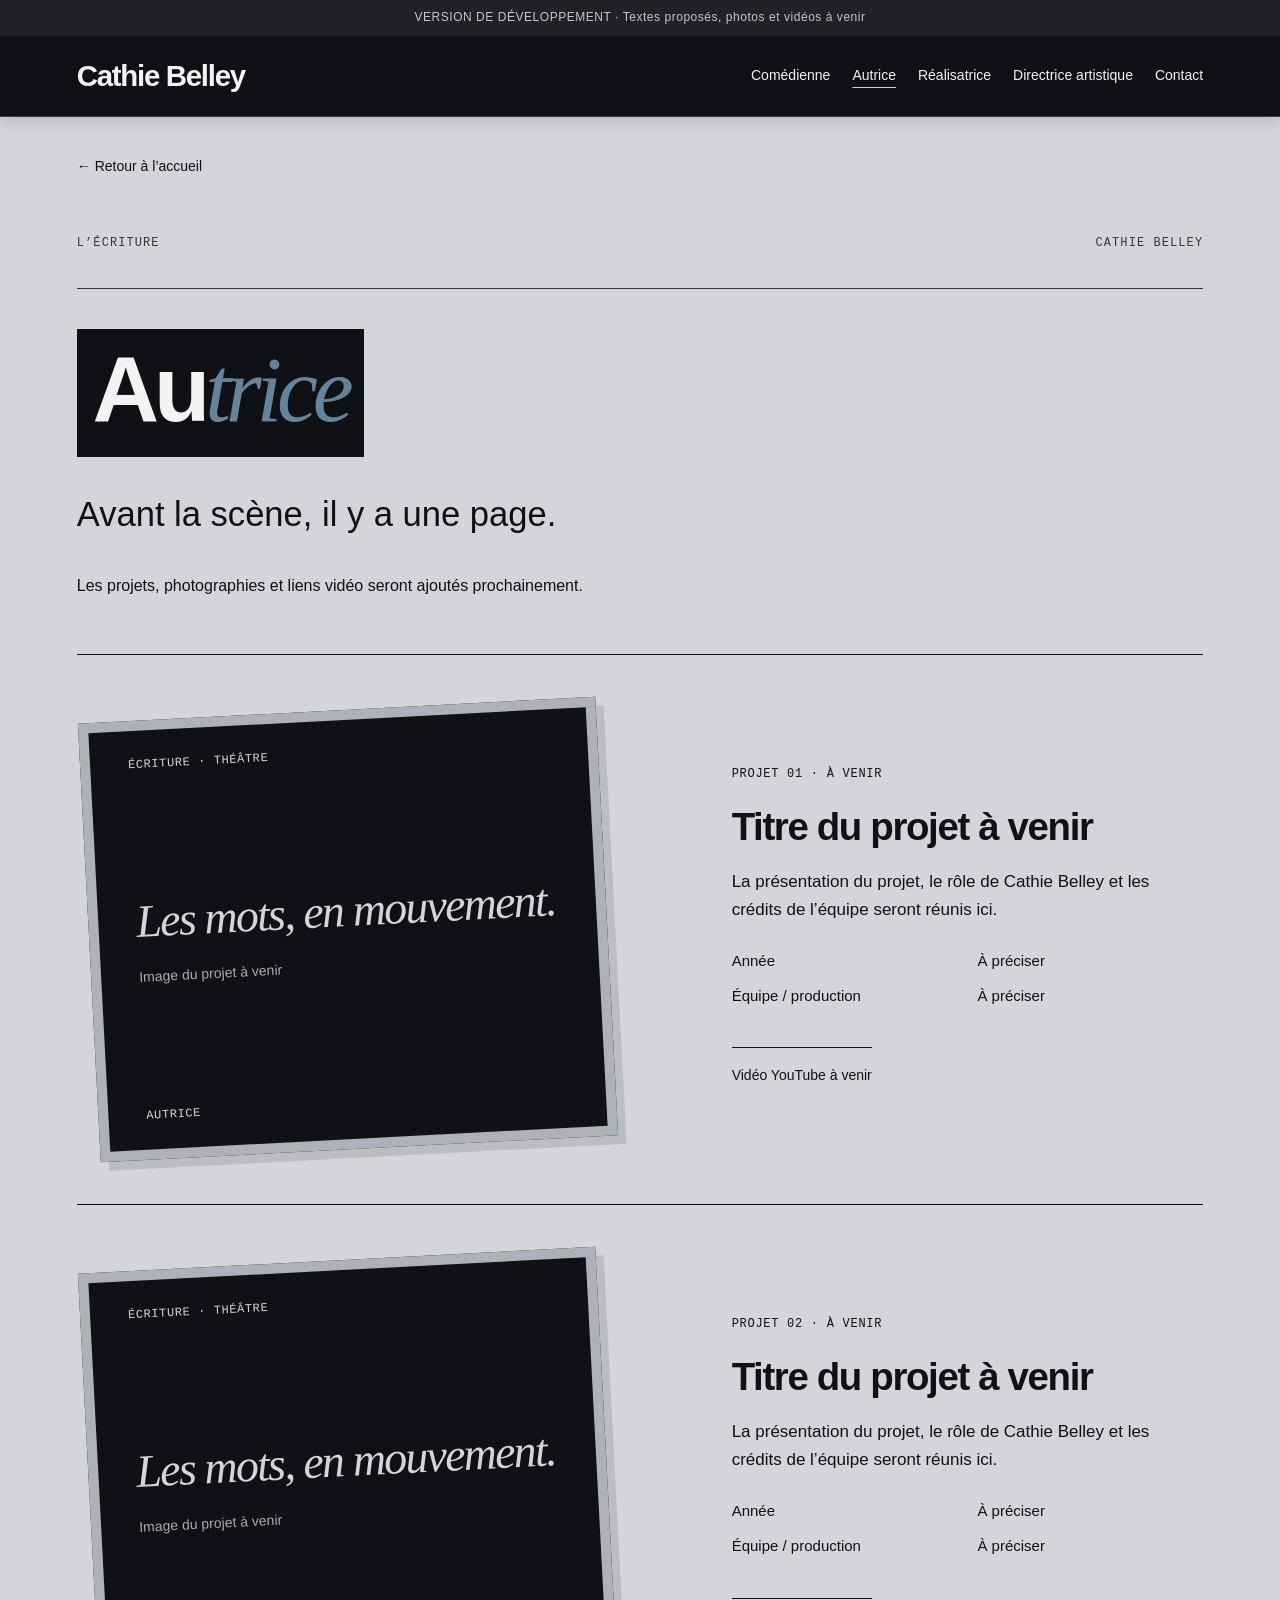
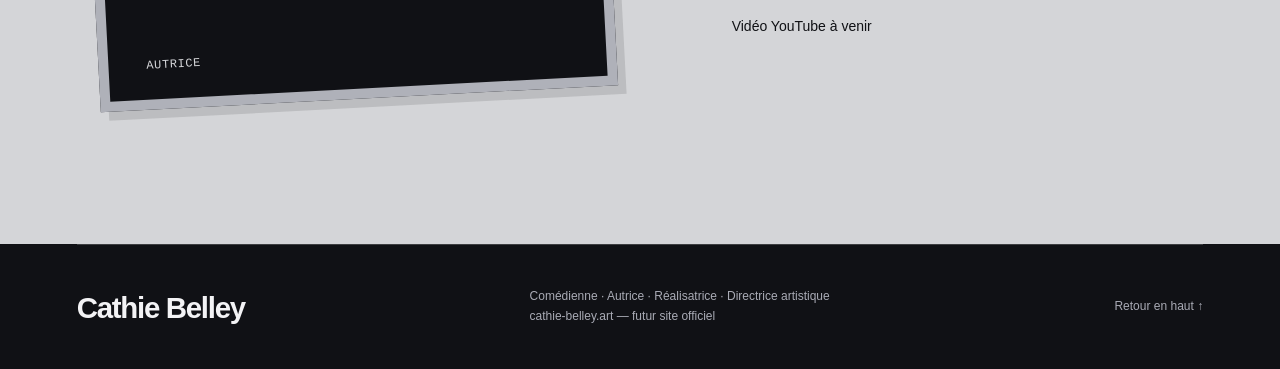
==== autrice.html @ 43346142 "Publish Cathie Belley development portfolio for GitHub Pages" ====
<!doctype html>
<html lang="fr"><head><meta charset="utf-8"><meta name="viewport" content="width=device-width, initial-scale=1"><title>Autrice — Cathie Belley</title><meta name="description" content="Maquette du portfolio de Cathie Belley : comédienne, autrice, réalisatrice et directrice artistique."><link rel="stylesheet" href="style.css"><link rel="icon" type="image/svg+xml" href="data:image/svg+xml,%3Csvg xmlns='http://www.w3.org/2000/svg' viewBox='0 0 32 32'%3E%3Crect width='32' height='32' fill='%23465D78'/%3E%3Ctext x='5' y='25' fill='%23f1d747' font-size='27' font-family='Georgia'%3EC%3C/text%3E%3C/svg%3E"><meta name="robots" content="noindex, nofollow"></head>
<body><a class="skip" href="#contenu">Aller au contenu</a><div class="demo">VERSION DE DÉVELOPPEMENT · Textes proposés, photos et vidéos à venir</div><header><div class="header-inner page-width"><a class="brand" href="index.html" aria-label="Cathie Belley, accueil">Cathie Belley</a><button class="menu-toggle" type="button" aria-expanded="false" aria-controls="section-menu" aria-label="Ouvrir le menu" hidden><span class="hamburger" aria-hidden="true"><span></span><span></span><span></span></span><span class="menu-label">Menu</span></button><nav id="section-menu" aria-label="Navigation principale"><a href="comedienne.html">Comédienne</a><a href="autrice.html" aria-current="page">Autrice</a><a href="realisatrice.html">Réalisatrice</a><a href="directrice-artistique.html">Directrice artistique</a><a href="contact.html">Contact</a></nav></div></header><main id="contenu" class="detail-page screen"><div class="page-width"><a class="back-link" href="index.html#autrice">← Retour à l’accueil</a><div class="chapter-top"><span>L’ÉCRITURE</span><span>CATHIE BELLEY</span></div><h1 class="detail-title"><span class="title-plate">Au<span class="title-blue">trice</span></span></h1><p class="detail-intro">Avant la scène, il y a une page.</p><p class="content-note">Les projets, photographies et liens vidéo seront ajoutés prochainement.</p><div class="project-list"><article class="project-entry"><div><figure class="type-frame"><span class="frame-label">ÉCRITURE · THÉÂTRE</span><div class="frame-placeholder"><span class="frame-word">Les mots, en mouvement.</span><span class="media-pending">Image du projet à venir</span></div><figcaption class="frame-bottom">AUTRICE </figcaption></figure></div><div><span class="project-number">PROJET 01 · À VENIR</span><h2 class="entry-title">Titre du projet à venir</h2><p>La présentation du projet, le rôle de Cathie Belley et les crédits de l’équipe seront réunis ici.</p><dl class="project-facts"><dt>Année</dt><dd>À préciser</dd><dt>Équipe / production</dt><dd>À préciser</dd></dl><p class="video-pending">Vidéo YouTube à venir</p><!-- Ajouter ici le lien YouTube du projet lorsqu’il sera fourni. --></div></article><article class="project-entry"><div><figure class="type-frame"><span class="frame-label">ÉCRITURE · THÉÂTRE</span><div class="frame-placeholder"><span class="frame-word">Les mots, en mouvement.</span><span class="media-pending">Image du projet à venir</span></div><figcaption class="frame-bottom">AUTRICE </figcaption></figure></div><div><span class="project-number">PROJET 02 · À VENIR</span><h2 class="entry-title">Titre du projet à venir</h2><p>La présentation du projet, le rôle de Cathie Belley et les crédits de l’équipe seront réunis ici.</p><dl class="project-facts"><dt>Année</dt><dd>À préciser</dd><dt>Équipe / production</dt><dd>À préciser</dd></dl><p class="video-pending">Vidéo YouTube à venir</p><!-- Ajouter ici le lien YouTube du projet lorsqu’il sera fourni. --></div></article></div></div></main><footer class="page-width"><a class="brand" href="index.html">Cathie Belley</a><p>Comédienne · Autrice · Réalisatrice · Directrice artistique<br>cathie-belley.art — futur site officiel</p><a href="#contenu">Retour en haut ↑</a></footer><script src="navigation.js"></script></body></html>
---- style.css ----
:root{--blue:#233ddb;--black:#101115;--gray:#d4d5d8;--muted:#a9abb5;--yellow:#f1d747;--white:#f3f3f5;color-scheme:dark}*{box-sizing:border-box}html{scroll-behavior:smooth;scroll-padding-top:20px}body{margin:0;background:var(--black);color:var(--white);font:17px/1.65 Arial,Helvetica,sans-serif}a{color:inherit;text-decoration:none}a:focus-visible{outline:3px solid var(--yellow);outline-offset:7px}.skip{position:fixed;top:-100px;left:20px;z-index:100;background:var(--yellow);color:var(--black);padding:10px}.skip:focus{top:10px}.page-width{width:min(1350px,88%);margin:auto}.demo{text-align:center;background:#202228;color:#c4c5cd;font-size:12px;padding:8px 5%;letter-spacing:.045em}header{display:flex;justify-content:space-between;align-items:center;gap:30px;padding:27px 0;border-bottom:1px solid #ffffff30}.brand{font-size:34px;font-weight:800;letter-spacing:-2px;line-height:1}.brand span{color:var(--yellow)}nav{display:flex;gap:26px;font-size:14px;flex-wrap:wrap}nav a:hover{color:var(--yellow)}.hero{position:relative;padding:44px 0 76px}.hero-top,.chapter-top{display:flex;justify-content:space-between;gap:25px;font:12px/1.5 'Courier New',monospace;letter-spacing:.09em}.hero-top{color:var(--muted)}h1{font-size:clamp(100px,23vw,345px);font-weight:800;line-height:1;letter-spacing:-.08em;margin:34px 0 40px;color:var(--gray)}.fullstop{color:var(--blue)}.hero-bottom{display:grid;grid-template-columns:1.4fr .7fr 1fr;align-items:center;gap:40px}.hero-bottom>p:first-child{font-size:clamp(24px,3vw,43px);line-height:1.15;letter-spacing:-.03em;margin:0}em,.serif{font-family:Georgia,serif;font-weight:400}.hero-bottom em{color:var(--gray)}.hero-aside{justify-self:end;font-size:14px;color:var(--muted)}.round-link{border:1px solid #c7c8d0;border-radius:50%;width:125px;height:125px;display:flex;justify-content:center;align-items:center;gap:12px;font-size:14px;line-height:1.25;transform:rotate(-9deg);transition:background .2s,color .2s}.round-link:hover{background:var(--yellow);color:var(--black);border-color:var(--yellow)}.round-link>span:last-child{font-size:32px}.annotation{display:block;text-align:right;margin-top:28px;color:var(--yellow);font:italic 17px Georgia,serif}.index-band{background:var(--blue);color:white;display:flex;justify-content:space-evenly;align-items:center;gap:20px;padding:22px 4%;font-weight:700;font-size:clamp(16px,2.4vw,34px);letter-spacing:-.045em;border-bottom:1px solid #ffffff35}.index-band i{font-style:normal;color:var(--yellow);font-size:30px}.chapter{padding:55px 0 95px;scroll-margin-top:0}.chapter-top{padding-bottom:36px;border-bottom:1px solid currentColor;opacity:.8}.chapter-grid{display:grid;grid-template-columns:1.15fr 1fr;gap:10%;margin-top:65px}h2{font-size:clamp(55px,8.9vw,134px);font-weight:800;line-height:.95;letter-spacing:-.065em;margin:0}.break{display:block}.yellow{color:var(--yellow)}.stage{background:var(--blue)}.statement{font-size:clamp(26px,3vw,43px);line-height:1.2;letter-spacing:-.035em;margin:38px 0 0}.chapter-copy{max-width:490px;padding-top:8px}.chapter-copy>p:not(.lead){font-size:17px;opacity:.85}.lead{font-size:clamp(24px,2.6vw,36px);line-height:1.35;letter-spacing:-.03em;margin:0 0 26px}.credit{border-top:1px solid #ffffff55;margin-top:40px;padding-top:23px}.credit>span,.contact-info>span{font:12px/1.5 'Courier New',monospace;letter-spacing:.08em}h3{font-size:22px;font-weight:500;margin:14px 0 8px;line-height:1.25}.credit p{font-size:15px;opacity:.8;margin-bottom:0}.screen{background:var(--gray);color:var(--black)}.screen-heading{display:flex;justify-content:space-between;align-items:center;margin:55px 0 50px}.screen h2{font-size:clamp(70px,12vw,175px)}.screen h2 .yellow{color:var(--blue)}.side-script{font:italic clamp(26px,4vw,55px) Georgia,serif;color:var(--blue);transform:rotate(-8deg)}.screen-content{display:grid;grid-template-columns:1.15fr 1fr;gap:10%;align-items:center}.type-frame{background:var(--black);color:var(--gray);padding:30px 8%;aspect-ratio:1.18;display:flex;flex-direction:column;justify-content:space-between;transform:rotate(-3deg);border:10px solid #afb1b9;box-shadow:8px 9px 0 #1011151f}.frame-label,.frame-bottom{font:12px 'Courier New',monospace;letter-spacing:.05em}.type-frame p{font-size:clamp(35px,5vw,74px);line-height:1;letter-spacing:-.055em;margin:25px 0}.type-frame em{color:var(--yellow)}.screen .credit,.art-direction .credit{border-color:#10111555}.director h2{margin-top:70px;font-size:clamp(53px,10vw,148px)}.director .serif{font-style:italic;color:#8796fa}.director-bottom{display:grid;grid-template-columns:1.15fr 1fr;gap:10%;margin-top:65px}.director .statement{margin:0}.art-direction{background:#b8bbc4;color:var(--black)}.art-direction h2{font-size:clamp(42px,6.5vw,94px)}.art-direction h2 em{color:var(--blue)}.art-words{margin-top:55px;display:flex;flex-direction:column;align-items:start;gap:8px;font-size:20px}.art-words span{padding:3px 12px;border:1px solid var(--black)}.art-words span:nth-child(2){margin-left:38px;transform:rotate(-5deg);background:var(--blue);color:white;border-color:var(--blue)}.art-words span:last-child{margin-left:16px;background:var(--black);color:var(--yellow)}.contact{padding:55px 0 85px}.contact-grid{display:grid;grid-template-columns:1.3fr 1fr;gap:10%;margin-top:60px;align-items:center}.contact h2{font-size:clamp(45px,7.8vw,115px)}.contact h2 em{display:inline-block;color:var(--gray)}.contact h2>span{color:var(--yellow)}.contact-info{margin-top:35px;border-top:1px solid #ffffff45;padding-top:23px}.contact-info>span{color:var(--yellow)}.contact-info p{font-size:18px;color:var(--muted);margin:10px 0}footer{border-top:1px solid #ffffff30;padding:30px 0;display:flex;align-items:center;justify-content:space-between;gap:30px}footer p,footer>a:last-child{font-size:12px;color:var(--muted)}@media(max-width:850px){header{align-items:start}nav{gap:10px 18px;justify-content:flex-end;max-width:450px}.hero-bottom{grid-template-columns:1fr auto}.hero-aside{display:none}.chapter-grid,.screen-content,.director-bottom,.contact-grid{gap:6%}.chapter-grid{grid-template-columns:1fr 1fr}.contact h2{font-size:7.8vw}}@media(max-width:600px){.page-width{width:88%}header{gap:20px;padding:23px 0}nav{font-size:12px;gap:9px 14px;max-width:240px}.brand{font-size:28px}.hero{padding:30px 0 45px}.hero-top,.chapter-top{font-size:10px;gap:20px}.hero-top span:last-child{max-width:110px;text-align:right}h1{font-size:24vw;margin:35px 0;letter-spacing:-.085em}.hero-bottom{gap:20px}.hero-bottom>p:first-child{font-size:25px}.round-link{width:90px;height:90px;font-size:12px}.round-link>span:last-child{font-size:23px}.annotation{font-size:15px;margin-top:30px}.index-band{gap:10px;flex-wrap:wrap;font-size:14px;padding:18px 4%}.index-band i{font-size:20px}.chapter{padding:35px 0 55px}.chapter-top{padding-bottom:25px}.chapter-top span:last-child{text-align:right}.chapter-grid,.screen-content,.director-bottom,.contact-grid{grid-template-columns:1fr;gap:35px;margin-top:35px}h2{font-size:20vw}.statement{font-size:29px;margin-top:25px}.lead{font-size:27px}.credit{margin-top:28px}.screen-heading{margin:35px 0;align-items:end}.screen h2{font-size:21vw}.side-script{font-size:21px;max-width:100px}.type-frame{margin:0 8px 15px;aspect-ratio:1.1}.type-frame p{font-size:57px}.director h2{font-size:12.5vw;margin-top:45px}.director-bottom{margin-top:35px}.art-direction h2{font-size:15vw}.art-words{margin-top:35px}.contact{padding:35px 0 55px}.contact h2{font-size:14vw}footer{flex-wrap:wrap;gap:20px}footer p{order:3;flex-basis:100%;margin:0}.demo{font-size:11px}}@media(prefers-reduced-motion:reduce){html{scroll-behavior:auto}.round-link{transition:none}}

/* Identité et navigation persistante, adaptés aux trois formats d’écran. */
:root{--header-height:104px}html{scroll-padding-top:calc(var(--header-height) + 20px)}
header{position:sticky;top:0;z-index:50;display:block;padding:0;background:var(--black);box-shadow:0 4px 14px #0002}
.header-inner{display:flex;align-items:center;justify-content:space-between;gap:28px;padding:18px 0}.brand{font-size:clamp(22px,2.3vw,32px);letter-spacing:-1.3px;white-space:nowrap;flex-shrink:0}
nav{gap:5px 22px;justify-content:flex-end}nav a{display:flex;align-items:center;min-height:44px;font-size:14px;white-space:nowrap}
h1{font-size:clamp(48px,13.2vw,195px);white-space:nowrap;letter-spacing:-.075em}
.chapter h2,.contact h2{font-size:clamp(28px,7.6vw,112px);line-height:1.12;white-space:nowrap;letter-spacing:-.055em}
.section-title{margin-top:55px}.chapter-grid{margin-top:45px}.art-direction .chapter-grid{margin-top:35px}.art-words{margin-top:0}.stage .statement{margin-top:0}
.contact h2 em{display:inline}.contact-grid{margin-top:45px}.contact-grid .statement{margin:0}.site-domain{overflow-wrap:anywhere}.site-domain small{display:block;font-size:14px;color:var(--muted)}
@media(max-width:1050px){.header-inner{flex-direction:column;gap:6px;padding:12px 0}nav{justify-content:center;max-width:none;gap:0 24px}.screen-content,.chapter-grid,.director-bottom,.contact-grid{grid-template-columns:minmax(0,1fr) minmax(0,1fr)}.chapter-copy{min-width:0}}
@media(max-width:600px){:root{--header-height:150px}.header-inner{width:94%;gap:4px;padding:10px 0 6px}nav{gap:0 14px;max-width:100%;justify-content:center}nav a{font-size:14px;min-height:40px}h1{font-size:13vw;letter-spacing:-.075em}.chapter h2,.contact h2{font-size:8.3vw;line-height:1.2}.section-title{margin-top:35px}.screen-content,.chapter-grid,.director-bottom,.contact-grid{grid-template-columns:minmax(0,1fr)}.screen-heading{gap:12px}.side-script{font-size:20px}.director h2{margin-top:35px}.contact-grid{margin-top:30px}.contact .statement{font-size:29px}footer .brand{font-size:25px}.chapter-top{font-size:12px;letter-spacing:0}.hero-top{font-size:12px;letter-spacing:0}}
/* Palette choisie : ardoise et acier. */
:root{--blue:#465D78;--slate:#465D78;--steel:#64849B}
.accent-dot{display:inline-block;width:.09em;height:.09em;min-width:4px;min-height:4px;border-radius:50%;background:var(--yellow);margin-left:.045em;vertical-align:.06em;flex-shrink:0}
.brand .accent-dot{width:5px;height:5px;margin-left:3px}.frame-bottom .accent-dot{width:4px;height:4px;margin-left:8px}
h1 .accent-dot{width:.06em;height:.06em}.stage{background:var(--slate)}.screen{background:var(--gray);color:var(--black)}.director{background:var(--black)}.art-direction{background:var(--steel);color:var(--black)}.contact{background:var(--black)}
.index-band{background:var(--slate)}.index-band i{font-size:0;display:inline-block;width:5px;height:5px;border-radius:50%;background:var(--yellow)}
.chapter h2,.detail-title{color:var(--white);font-weight:800;letter-spacing:-.055em;line-height:1.15;white-space:nowrap}.title-blue{color:var(--steel);font-family:Georgia,serif;font-style:italic;font-weight:400}.title-white{color:var(--white)}.title-plate{display:inline-block}.screen .title-plate,.art-direction .title-plate{background:var(--black);padding:.09em .17em .14em}.art-direction h2 em,.detail-title em{font-family:Georgia,serif;color:var(--white)}
.chapter .section-title{margin:48px 0 50px;font-size:clamp(28px,7.2vw,108px)}.section-content{display:grid;grid-template-columns:minmax(0,1.15fr) minmax(0,1fr);gap:10%;align-items:center}.type-frame{margin:0 12px;aspect-ratio:1.18;min-width:0;padding:25px 7%;border:10px solid #afb1b9;background:var(--black);color:var(--gray);transform:rotate(-3deg);box-shadow:8px 9px 0 #1011151f;display:flex;flex-direction:column;justify-content:space-between}.frame-placeholder{padding:30px 0;display:flex;flex-direction:column;gap:20px}.frame-word{font:italic clamp(28px,3.6vw,54px)/1.15 Georgia,serif;letter-spacing:-.04em}.media-pending{font:14px Arial,sans-serif;color:var(--muted)}.frame-label,.frame-bottom{font-size:12px;line-height:1.5}.chapter-copy .statement{font-size:clamp(23px,2.3vw,34px);margin:28px 0}.project-link{display:inline-flex;align-items:center;gap:20px;min-height:48px;border-bottom:1px solid currentColor;margin-top:20px;font-size:16px}.project-link:hover,.back-link:hover{text-decoration:underline;text-underline-offset:5px}.project-link span{font-size:24px}.screen .chapter-copy,.art-direction .chapter-copy{color:var(--black)}.director .chapter-copy,.stage .chapter-copy,.contact .chapter-copy{color:var(--white)}.section-title .accent-dot{width:.065em;height:.065em}.section-title{max-width:100%}
.detail-page{padding:35px 0 90px;min-height:70vh}.back-link{display:inline-block;margin-bottom:35px;min-height:44px;font-size:14px}.detail-title{font-size:clamp(28px,7.2vw,108px);margin:40px 0 25px;letter-spacing:-.055em}.detail-intro{font-size:clamp(22px,2.7vw,36px);max-width:800px;line-height:1.35}.content-note{font-size:16px;max-width:650px}.project-list{margin-top:55px}.project-entry{display:grid;grid-template-columns:minmax(0,1.15fr) minmax(0,1fr);gap:10%;align-items:center;border-top:1px solid currentColor;padding:55px 0;}.entry-title{font-size:clamp(25px,3vw,42px);line-height:1.15;letter-spacing:-.035em;margin:18px 0;white-space:normal}.project-number{font:12px 'Courier New',monospace;letter-spacing:.06em}.project-facts,.contact-list{display:grid;grid-template-columns:1fr 1fr;gap:10px 20px;font-size:15px;margin:25px 0}.project-facts dd,.contact-list dd{margin:0}.video-pending{display:inline-block;border-top:1px solid currentColor;padding-top:16px;font-size:14px}.contact .section-content{margin-top:45px}.contact-list{grid-template-columns:1fr;gap:5px}.contact-list dt{margin-top:15px;font-size:14px;color:var(--muted)}nav a[aria-current=page]{text-decoration:underline;text-decoration-color:var(--yellow);text-underline-offset:7px}
@media(max-width:850px){.section-content,.project-entry{gap:6%}.type-frame{padding:20px 6%;border-width:8px}.frame-word{font-size:30px}}
@media(max-width:600px){.chapter .section-title,.detail-title{font-size:7.5vw;margin:32px 0}.section-content,.project-entry{grid-template-columns:minmax(0,1fr);gap:35px}.type-frame{margin:8px 12px 20px;aspect-ratio:1.18}.frame-word{font-size:34px}.frame-placeholder{padding:25px 0}.chapter-copy .statement{font-size:26px}.project-entry{padding:35px 0}.detail-page{padding-bottom:55px}.project-link{font-size:15px}.contact .section-content{margin-top:20px}}
.detail-page .entry-title{font-size:clamp(25px,3vw,42px);line-height:1.2;white-space:normal;overflow-wrap:anywhere;letter-spacing:-.035em}
/* Accueil : accès aux sections par cinq cercles, sans menu supérieur. */
.home-page{--header-height:0px}.home-page .hero{padding-top:48px}.home-page .hero-bottom{grid-template-columns:1fr 1fr;gap:30px}.home-page .hero-aside{display:block}.section-circles{display:grid;grid-template-columns:repeat(5,minmax(0,1fr));gap:25px;max-width:1050px;margin:55px 0 0;justify-content:normal}
.section-circles .round-link{display:block;width:min(100%,160px);height:auto;aspect-ratio:1;border:0;border-radius:50%;padding:0;margin:0;transform:none;min-height:0;color:var(--white);background:none;text-decoration:none;font-size:16px;line-height:1.3;white-space:normal}.circle-face{width:100%;height:100%;border:1px solid var(--gray);border-radius:50%;display:flex;flex-direction:column;align-items:center;justify-content:center;gap:13px;transform:translateY(0);transition:transform .22s ease,box-shadow .22s ease,background .22s,color .22s,border-color .22s}.circle-label{text-align:center;font-size:16px;padding:0 8px}.circle-arrow{font-size:27px;line-height:1}.section-circles .round-link:hover,.section-circles .round-link:focus-visible{background:none;color:var(--white)}
@media(hover:hover){.round-link:hover .circle-face{background:var(--yellow);border-color:var(--yellow);color:var(--black);transform:translateY(-6px);box-shadow:0 7px 0 var(--slate),0 12px 18px #0005}}
.round-link:focus-visible .circle-face{background:var(--yellow);border-color:var(--yellow);color:var(--black)}

/* Menu repliable des pages de section. */
.menu-toggle{align-items:center;gap:10px;border:1px solid #ffffff60;border-radius:4px;background:transparent;color:var(--white);font:14px Arial,sans-serif;padding:10px 12px;min-height:44px;cursor:pointer}.menu-toggle:focus-visible{outline:3px solid var(--yellow);outline-offset:4px}.hamburger{display:flex;flex-direction:column;gap:4px;width:22px}.hamburger span{height:2px;width:22px;background:currentColor}.menu-toggle[hidden],#section-menu[hidden]{display:none!important}.menu-toggle:not([hidden]){display:flex}
@media(max-width:850px){.section-circles{gap:16px}.circle-label{font-size:14px}.circle-face{gap:8px}.circle-arrow{font-size:23px}}
@media(max-width:600px){.home-page{--header-height:0px}.home-page .hero{padding-top:30px}.home-page .hero-bottom{grid-template-columns:1fr}.home-page .hero-aside{justify-self:start;font-size:14px;margin:0}.section-circles{grid-template-columns:repeat(2,minmax(0,1fr));gap:22px 25px;margin:35px auto 0;max-width:340px;width:100%}.section-circles .round-link{width:min(100%,145px);justify-self:center}.section-circles .round-link:last-child{grid-column:1 / -1;width:135px}.circle-label{font-size:15px}.circle-face{gap:12px}.header-inner{flex-direction:row;flex-wrap:wrap;align-items:center;justify-content:space-between;gap:8px;padding:12px 0;width:88%}.header-inner .brand{font-size:23px}.header-inner #section-menu{flex-basis:100%;display:flex;flex-direction:column;align-items:stretch;gap:0;padding-top:10px;border-top:1px solid #ffffff30;max-height:60vh;overflow-y:auto}.header-inner #section-menu a{padding:7px 4px;min-height:44px;font-size:16px}.menu-label{font-size:14px}}
@media(prefers-reduced-motion:reduce){.circle-face{transition:none}.round-link:hover .circle-face{animation:none!important}}

/* Titres et portrait de l’accueil. */
.title-yellow{color:var(--yellow)}.stage .title-plate{background:var(--black);padding:.09em .17em .14em}.title-plate .title-white{color:var(--white)}
.hero-intro{display:grid;grid-template-columns:minmax(0,1.8fr) minmax(0,1fr);align-items:center;gap:7%;margin-top:35px}.home-page h1{font-size:clamp(42px,8.4vw,128px);margin:0 0 28px;line-height:1.1}.home-page .hero-bottom{display:flex;flex-direction:column;align-items:flex-start;gap:20px}.home-page .hero-aside{margin:0;font-size:14px}.home-page .hero-bottom>p:first-child{font-size:clamp(23px,2.6vw,38px)}
.portrait-frame{margin:0 6px;aspect-ratio:4/5;border:8px solid #afb1b9;transform:rotate(2deg);background:var(--slate);box-shadow:6px 8px 0 #0004;max-width:340px;width:100%;justify-self:end}.portrait-reserved{display:flex;flex-direction:column;align-items:center;justify-content:center;gap:12px;width:100%;height:100%;padding:20px;text-align:center;color:var(--white);font-size:14px}.portrait-initials{font:italic clamp(65px,8vw,120px)/1 Georgia,serif;opacity:.55}.portrait-note{font-size:12px;color:var(--gray)}.portrait-frame img{display:block;width:100%;height:100%;object-fit:cover}
.round-link:focus-visible .circle-face{transform:translateY(-6px);box-shadow:0 7px 0 var(--slate),0 12px 18px #0005}.round-link:active .circle-face{transform:translateY(-1px);box-shadow:0 2px 0 var(--slate);background:var(--yellow);border-color:var(--yellow);color:var(--black)}
@media(max-width:600px){.hero-intro{grid-template-columns:1fr;gap:30px;margin-top:28px}.home-page h1{font-size:11vw;margin:0 0 20px}.portrait-frame{width:62%;max-width:240px;justify-self:center;aspect-ratio:4/5}.portrait-initials{font-size:75px}.home-page .hero-bottom{gap:15px}.portrait-reserved{padding:14px}.section-circles{margin-top:40px}}
@media(prefers-reduced-motion:reduce){.circle-face{transition:none}.round-link:hover .circle-face,.round-link:focus-visible .circle-face,.round-link:active .circle-face{transform:none}}
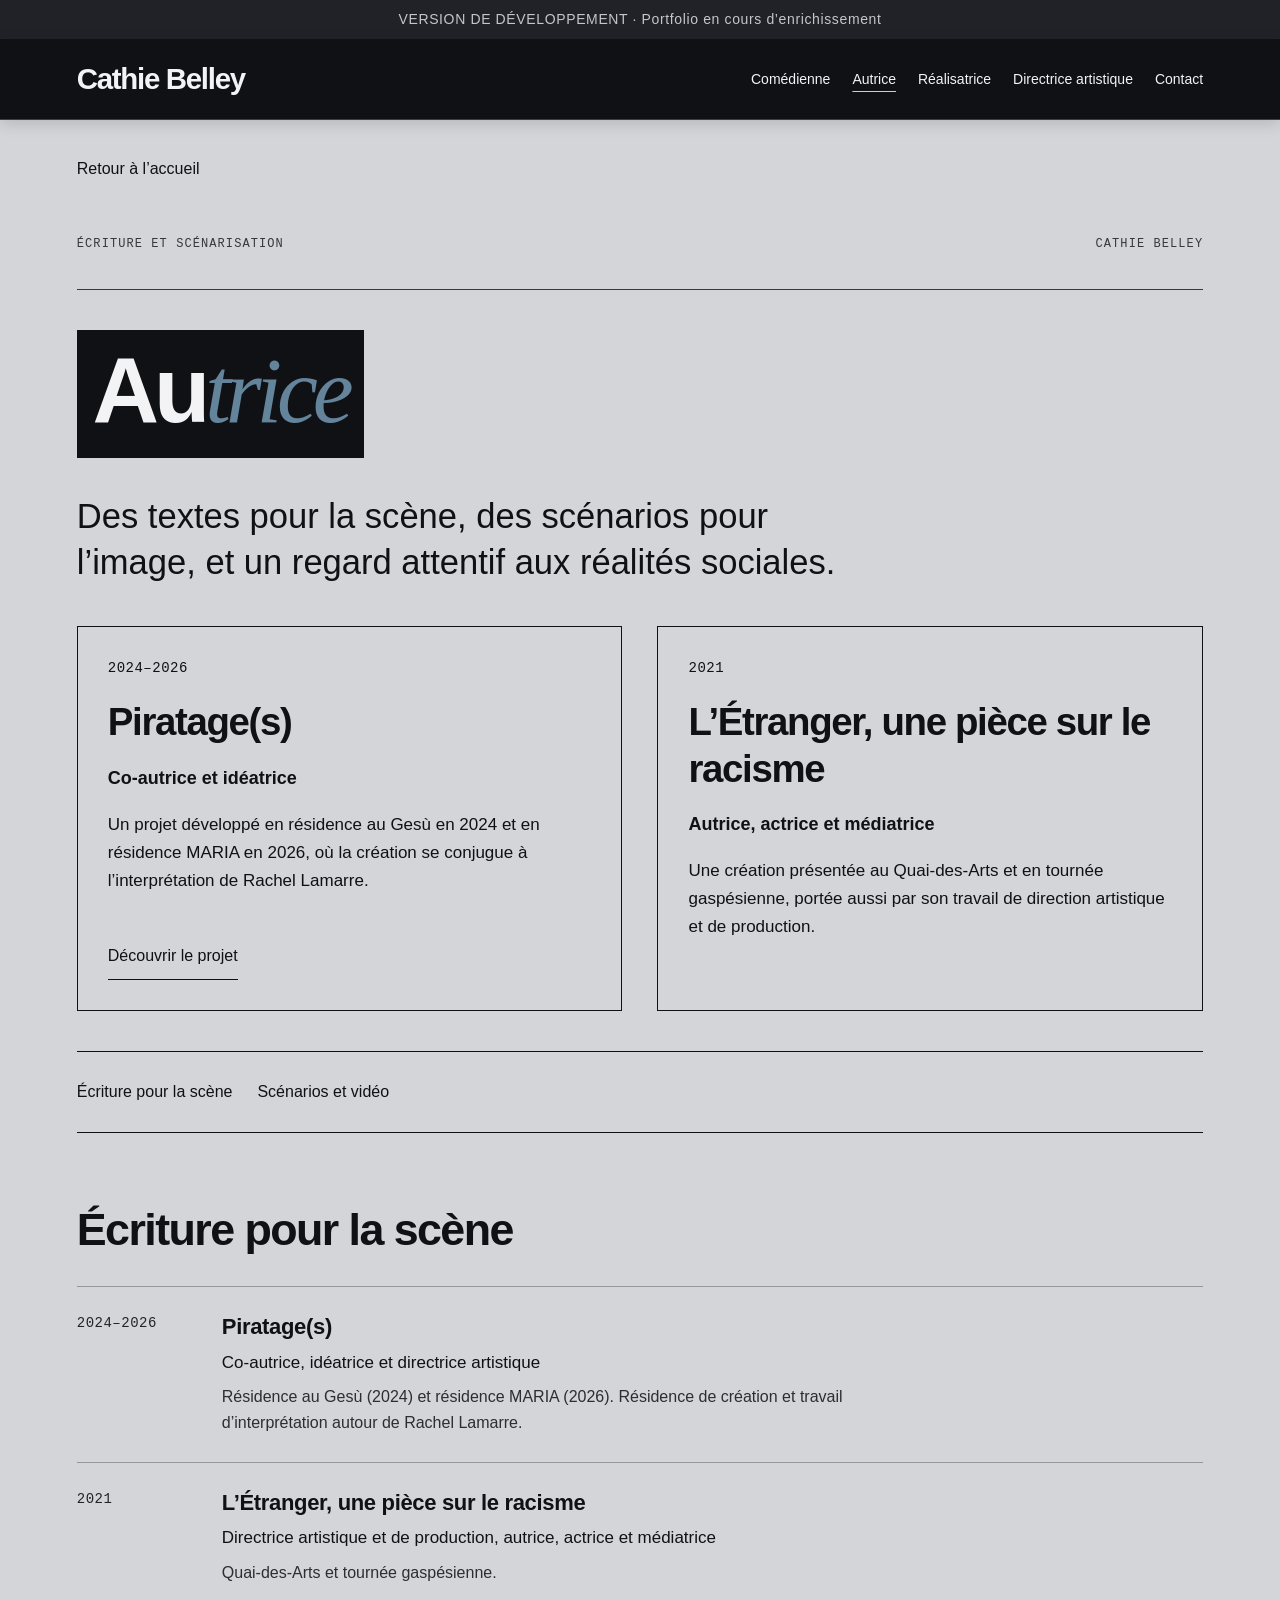
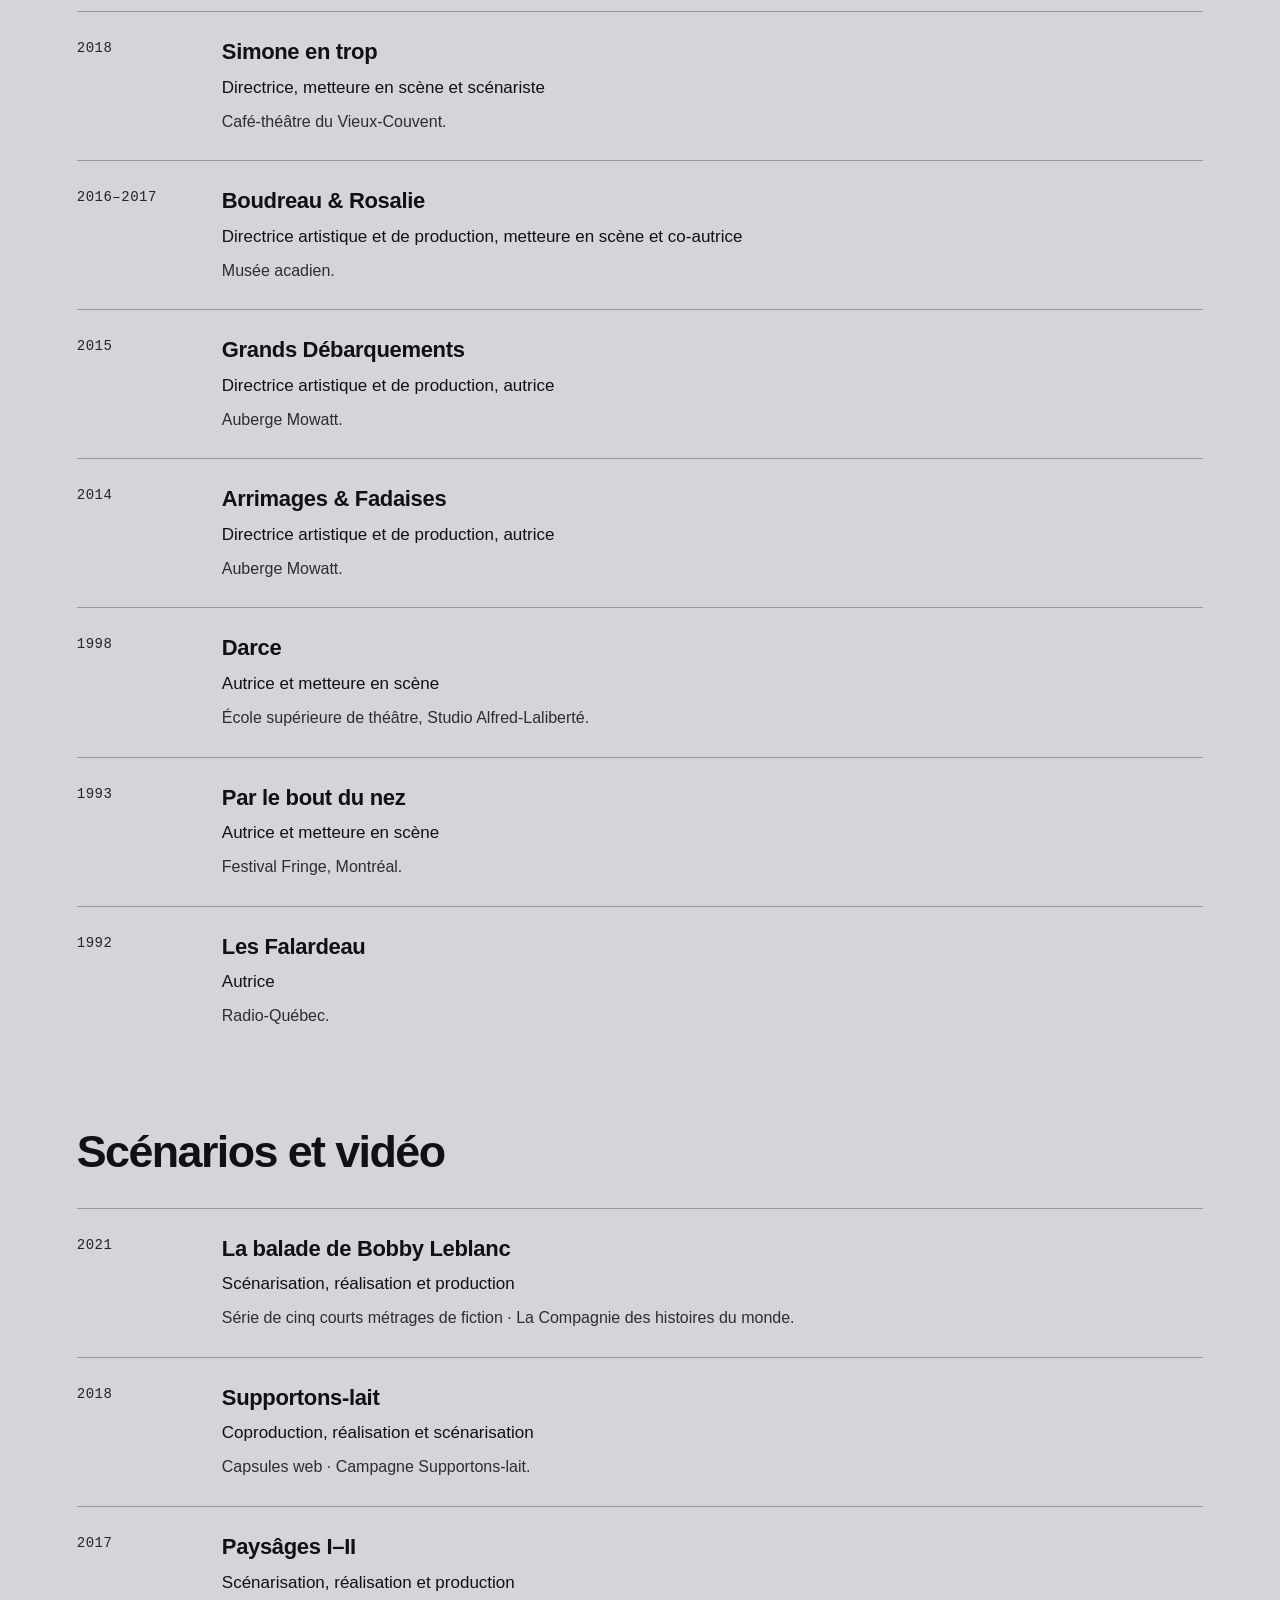
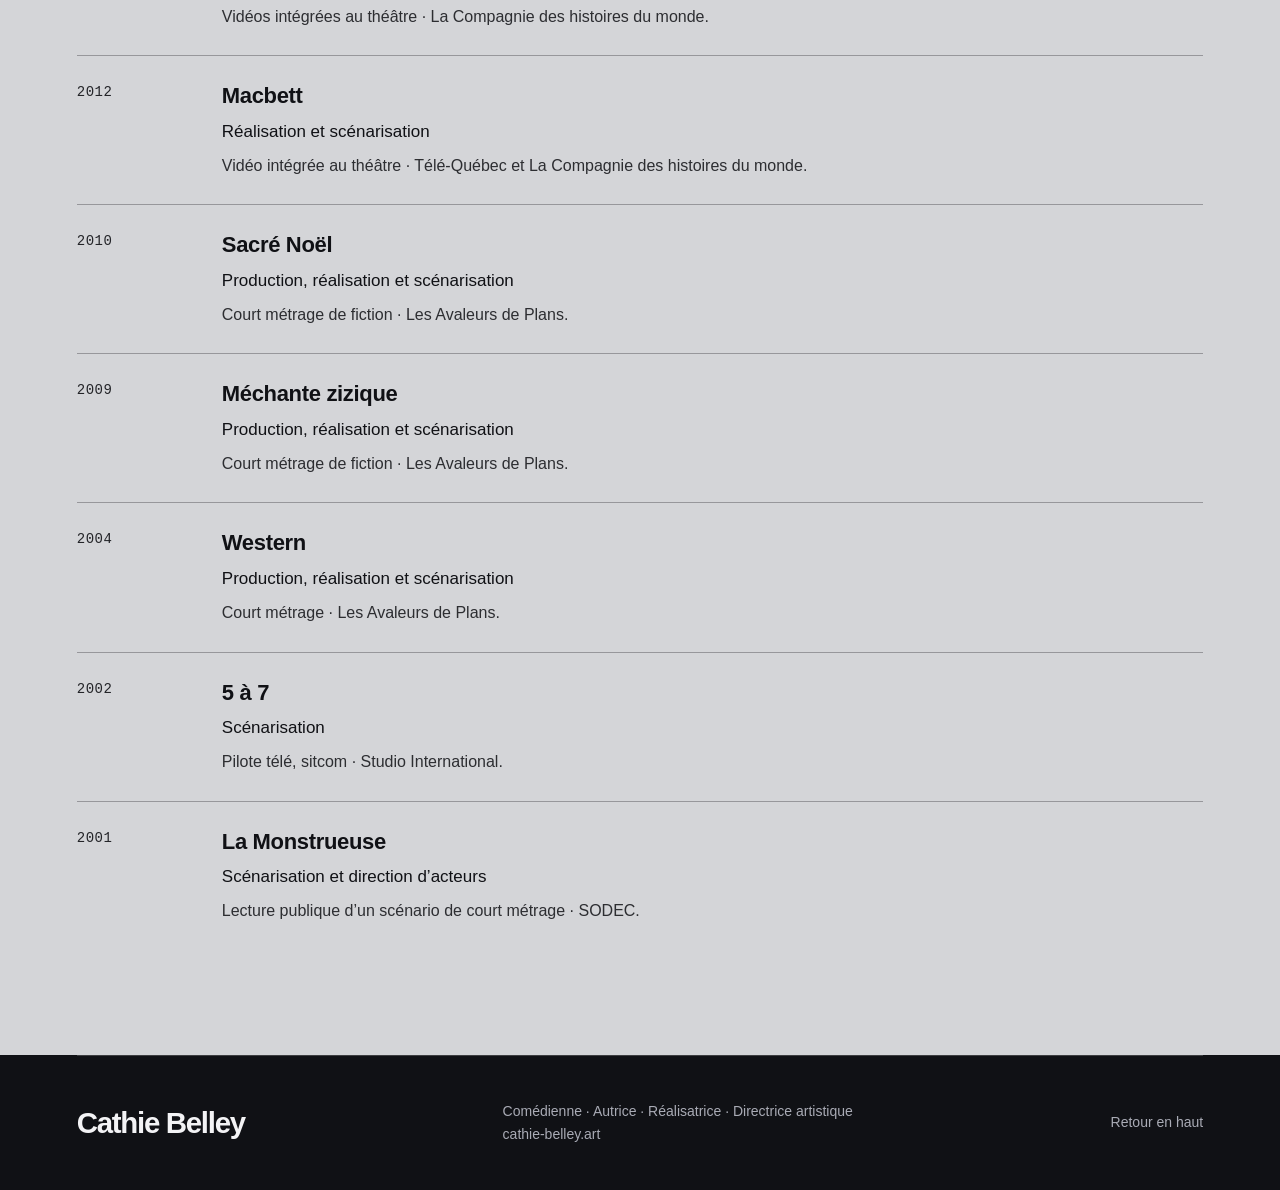
==== commit 182900af: "Fill Cathie Belley portfolio from November 2026 CV" ====
--- a/autrice.html
+++ b/autrice.html
@@ -1,3 +1,2 @@
 <!doctype html>
-<html lang="fr"><head><meta charset="utf-8"><meta name="viewport" content="width=device-width, initial-scale=1"><title>Autrice — Cathie Belley</title><meta name="description" content="Maquette du portfolio de Cathie Belley : comédienne, autrice, réalisatrice et directrice artistique."><link rel="stylesheet" href="style.css"><link rel="icon" type="image/svg+xml" href="data:image/svg+xml,%3Csvg xmlns='http://www.w3.org/2000/svg' viewBox='0 0 32 32'%3E%3Crect width='32' height='32' fill='%23465D78'/%3E%3Ctext x='5' y='25' fill='%23f1d747' font-size='27' font-family='Georgia'%3EC%3C/text%3E%3C/svg%3E"><meta name="robots" content="noindex, nofollow"></head>
-<body><a class="skip" href="#contenu">Aller au contenu</a><div class="demo">VERSION DE DÉVELOPPEMENT · Textes proposés, photos et vidéos à venir</div><header><div class="header-inner page-width"><a class="brand" href="index.html" aria-label="Cathie Belley, accueil">Cathie Belley</a><button class="menu-toggle" type="button" aria-expanded="false" aria-controls="section-menu" aria-label="Ouvrir le menu" hidden><span class="hamburger" aria-hidden="true"><span></span><span></span><span></span></span><span class="menu-label">Menu</span></button><nav id="section-menu" aria-label="Navigation principale"><a href="comedienne.html">Comédienne</a><a href="autrice.html" aria-current="page">Autrice</a><a href="realisatrice.html">Réalisatrice</a><a href="directrice-artistique.html">Directrice artistique</a><a href="contact.html">Contact</a></nav></div></header><main id="contenu" class="detail-page screen"><div class="page-width"><a class="back-link" href="index.html#autrice">← Retour à l’accueil</a><div class="chapter-top"><span>L’ÉCRITURE</span><span>CATHIE BELLEY</span></div><h1 class="detail-title"><span class="title-plate">Au<span class="title-blue">trice</span></span></h1><p class="detail-intro">Avant la scène, il y a une page.</p><p class="content-note">Les projets, photographies et liens vidéo seront ajoutés prochainement.</p><div class="project-list"><article class="project-entry"><div><figure class="type-frame"><span class="frame-label">ÉCRITURE · THÉÂTRE</span><div class="frame-placeholder"><span class="frame-word">Les mots, en mouvement.</span><span class="media-pending">Image du projet à venir</span></div><figcaption class="frame-bottom">AUTRICE </figcaption></figure></div><div><span class="project-number">PROJET 01 · À VENIR</span><h2 class="entry-title">Titre du projet à venir</h2><p>La présentation du projet, le rôle de Cathie Belley et les crédits de l’équipe seront réunis ici.</p><dl class="project-facts"><dt>Année</dt><dd>À préciser</dd><dt>Équipe / production</dt><dd>À préciser</dd></dl><p class="video-pending">Vidéo YouTube à venir</p><!-- Ajouter ici le lien YouTube du projet lorsqu’il sera fourni. --></div></article><article class="project-entry"><div><figure class="type-frame"><span class="frame-label">ÉCRITURE · THÉÂTRE</span><div class="frame-placeholder"><span class="frame-word">Les mots, en mouvement.</span><span class="media-pending">Image du projet à venir</span></div><figcaption class="frame-bottom">AUTRICE </figcaption></figure></div><div><span class="project-number">PROJET 02 · À VENIR</span><h2 class="entry-title">Titre du projet à venir</h2><p>La présentation du projet, le rôle de Cathie Belley et les crédits de l’équipe seront réunis ici.</p><dl class="project-facts"><dt>Année</dt><dd>À préciser</dd><dt>Équipe / production</dt><dd>À préciser</dd></dl><p class="video-pending">Vidéo YouTube à venir</p><!-- Ajouter ici le lien YouTube du projet lorsqu’il sera fourni. --></div></article></div></div></main><footer class="page-width"><a class="brand" href="index.html">Cathie Belley</a><p>Comédienne · Autrice · Réalisatrice · Directrice artistique<br>cathie-belley.art — futur site officiel</p><a href="#contenu">Retour en haut ↑</a></footer><script src="navigation.js"></script></body></html>+<html lang="fr"><head><meta charset="utf-8"><meta name="viewport" content="width=device-width, initial-scale=1"><title>Autrice — Cathie Belley</title><meta name="description" content="Textes et scénarios de Cathie Belley : Piratage(s), L’Étranger, Boudreau &amp; Rosalie et La balade de Bobby Leblanc."><meta name="robots" content="noindex, nofollow"><link rel="stylesheet" href="style.css"><link rel="icon" type="image/svg+xml" href="data:image/svg+xml,%3Csvg xmlns='http://www.w3.org/2000/svg' viewBox='0 0 32 32'%3E%3Crect width='32' height='32' fill='%23465D78'/%3E%3Ctext x='5' y='25' fill='%23f1d747' font-size='27' font-family='Georgia'%3EC%3C/text%3E%3C/svg%3E"></head><body><a class="skip" href="#contenu">Aller au contenu</a><div class="demo">VERSION DE DÉVELOPPEMENT · Portfolio en cours d’enrichissement</div><header><div class="header-inner page-width"><a class="brand" href="index.html" aria-label="Cathie Belley, accueil">Cathie Belley</a><button class="menu-toggle" type="button" aria-expanded="false" aria-controls="section-menu" aria-label="Ouvrir le menu" hidden><span class="hamburger" aria-hidden="true"><span></span><span></span><span></span></span><span class="menu-label">Menu</span></button><nav id="section-menu" aria-label="Navigation principale"><a href="comedienne.html">Comédienne</a><a href="autrice.html" aria-current="page">Autrice</a><a href="realisatrice.html">Réalisatrice</a><a href="directrice-artistique.html">Directrice artistique</a><a href="contact.html">Contact</a></nav></div></header><main id="contenu" class="detail-page screen"><div class="page-width"><a href="index.html#autrice" class="back-link">Retour à l’accueil</a><div class="chapter-top"><span>ÉCRITURE ET SCÉNARISATION</span><span>CATHIE BELLEY</span></div><h1 class="detail-title"><span class="title-plate">Au<span class="title-blue">trice</span></span></h1><p class="detail-intro">Des textes pour la scène, des scénarios pour l’image, et un regard attentif aux réalités sociales.</p><div class="cv-features"><article class="cv-feature"><p class="eyebrow">2024–2026</p><h2>Piratage(s)</h2><p class="feature-role">Co-autrice et idéatrice</p><p>Un projet développé en résidence au Gesù en 2024 et en résidence MARIA en 2026, où la création se conjugue à l’interprétation de Rachel Lamarre.</p><a href="https://crabe-des-scenes.art/projet.html" class="project-link">Découvrir le projet</a></article><article class="cv-feature"><p class="eyebrow">2021</p><h2>L’Étranger, une pièce sur le racisme</h2><p class="feature-role">Autrice, actrice et médiatrice</p><p>Une création présentée au Quai-des-Arts et en tournée gaspésienne, portée aussi par son travail de direction artistique et de production.</p></article></div><nav class="page-toc" aria-label="Sur cette page"><a href="#scene">Écriture pour la scène</a><a href="#scenarios">Scénarios et vidéo</a></nav><section class="cv-section" id="scene" aria-labelledby="scene-titre"><h2 class="cv-heading" id="scene-titre">Écriture pour la scène</h2><div class="cv-list"><article class="cv-row"><p class="cv-year">2024–2026</p><div><h3>Piratage(s)</h3><p class="cv-role">Co-autrice, idéatrice et directrice artistique</p><p class="cv-meta">Résidence au Gesù (2024) et résidence MARIA (2026). Résidence de création et travail d’interprétation autour de Rachel Lamarre.</p></div></article><article class="cv-row"><p class="cv-year">2021</p><div><h3>L’Étranger, une pièce sur le racisme</h3><p class="cv-role">Directrice artistique et de production, autrice, actrice et médiatrice</p><p class="cv-meta">Quai-des-Arts et tournée gaspésienne.</p></div></article><article class="cv-row"><p class="cv-year">2018</p><div><h3>Simone en trop</h3><p class="cv-role">Directrice, metteure en scène et scénariste</p><p class="cv-meta">Café-théâtre du Vieux-Couvent.</p></div></article><article class="cv-row"><p class="cv-year">2016–2017</p><div><h3>Boudreau &amp; Rosalie</h3><p class="cv-role">Directrice artistique et de production, metteure en scène et co-autrice</p><p class="cv-meta">Musée acadien.</p></div></article><article class="cv-row"><p class="cv-year">2015</p><div><h3>Grands Débarquements</h3><p class="cv-role">Directrice artistique et de production, autrice</p><p class="cv-meta">Auberge Mowatt.</p></div></article><article class="cv-row"><p class="cv-year">2014</p><div><h3>Arrimages &amp; Fadaises</h3><p class="cv-role">Directrice artistique et de production, autrice</p><p class="cv-meta">Auberge Mowatt.</p></div></article><article class="cv-row"><p class="cv-year">1998</p><div><h3>Darce</h3><p class="cv-role">Autrice et metteure en scène</p><p class="cv-meta">École supérieure de théâtre, Studio Alfred-Laliberté.</p></div></article><article class="cv-row"><p class="cv-year">1993</p><div><h3>Par le bout du nez</h3><p class="cv-role">Autrice et metteure en scène</p><p class="cv-meta">Festival Fringe, Montréal.</p></div></article><article class="cv-row"><p class="cv-year">1992</p><div><h3>Les Falardeau</h3><p class="cv-role">Autrice</p><p class="cv-meta">Radio-Québec.</p></div></article></div></section><section class="cv-section" id="scenarios" aria-labelledby="scenarios-titre"><h2 class="cv-heading" id="scenarios-titre">Scénarios et vidéo</h2><div class="cv-list"><article class="cv-row"><p class="cv-year">2021</p><div><h3>La balade de Bobby Leblanc</h3><p class="cv-role">Scénarisation, réalisation et production</p><p class="cv-meta">Série de cinq courts métrages de fiction · La Compagnie des histoires du monde.</p></div></article><article class="cv-row"><p class="cv-year">2018</p><div><h3>Supportons-lait</h3><p class="cv-role">Coproduction, réalisation et scénarisation</p><p class="cv-meta">Capsules web · Campagne Supportons-lait.</p></div></article><article class="cv-row"><p class="cv-year">2017</p><div><h3>Paysâges I–II</h3><p class="cv-role">Scénarisation, réalisation et production</p><p class="cv-meta">Vidéos intégrées au théâtre · La Compagnie des histoires du monde.</p></div></article><article class="cv-row"><p class="cv-year">2012</p><div><h3>Macbett</h3><p class="cv-role">Réalisation et scénarisation</p><p class="cv-meta">Vidéo intégrée au théâtre · Télé-Québec et La Compagnie des histoires du monde.</p></div></article><article class="cv-row"><p class="cv-year">2010</p><div><h3>Sacré Noël</h3><p class="cv-role">Production, réalisation et scénarisation</p><p class="cv-meta">Court métrage de fiction · Les Avaleurs de Plans.</p></div></article><article class="cv-row"><p class="cv-year">2009</p><div><h3>Méchante zizique</h3><p class="cv-role">Production, réalisation et scénarisation</p><p class="cv-meta">Court métrage de fiction · Les Avaleurs de Plans.</p></div></article><article class="cv-row"><p class="cv-year">2004</p><div><h3>Western</h3><p class="cv-role">Production, réalisation et scénarisation</p><p class="cv-meta">Court métrage · Les Avaleurs de Plans.</p></div></article><article class="cv-row"><p class="cv-year">2002</p><div><h3>5 à 7</h3><p class="cv-role">Scénarisation</p><p class="cv-meta">Pilote télé, sitcom · Studio International.</p></div></article><article class="cv-row"><p class="cv-year">2001</p><div><h3>La Monstrueuse</h3><p class="cv-role">Scénarisation et direction d’acteurs</p><p class="cv-meta">Lecture publique d’un scénario de court métrage · SODEC.</p></div></article></div></section></div></main><footer class="page-width"><a class="brand" href="index.html">Cathie Belley</a><p>Comédienne · Autrice · Réalisatrice · Directrice artistique<br><a href="https://cathie-belley.art/">cathie-belley.art</a></p><a href="#contenu">Retour en haut</a></footer><script src="navigation.js"></script></body></html>
--- a/style.css
+++ b/style.css
@@ -42,3 +42,11 @@
 .round-link:focus-visible .circle-face{transform:translateY(-6px);box-shadow:0 7px 0 var(--slate),0 12px 18px #0005}.round-link:active .circle-face{transform:translateY(-1px);box-shadow:0 2px 0 var(--slate);background:var(--yellow);border-color:var(--yellow);color:var(--black)}
 @media(max-width:600px){.hero-intro{grid-template-columns:1fr;gap:30px;margin-top:28px}.home-page h1{font-size:11vw;margin:0 0 20px}.portrait-frame{width:62%;max-width:240px;justify-self:center;aspect-ratio:4/5}.portrait-initials{font-size:75px}.home-page .hero-bottom{gap:15px}.portrait-reserved{padding:14px}.section-circles{margin-top:40px}}
 @media(prefers-reduced-motion:reduce){.circle-face{transition:none}.round-link:hover .circle-face,.round-link:focus-visible .circle-face,.round-link:active .circle-face{transform:none}}
+
+/* Parcours artistique — contenu du CV de novembre 2026. */
+.demo{font-size:14px}.hero-actions,.page-actions{display:flex;flex-wrap:wrap;gap:12px 28px}.hero-actions .project-link{margin-top:15px}.hero-aside{line-height:1.6}.circle-face{gap:0}.portrait-note{font-size:14px}
+.bio-section{padding:35px 0 80px}.eyebrow,.cv-year{font:14px/1.6 'Courier New',monospace;letter-spacing:.035em}.eyebrow{margin:0 0 20px}.cv-heading,.detail-page .cv-heading{font:700 clamp(28px,3.5vw,48px)/1.18 Arial,Helvetica,sans-serif;letter-spacing:-.035em;white-space:normal;margin:0 0 30px;color:inherit}.bio-columns{display:grid;grid-template-columns:1fr 1fr;gap:7%;margin-top:25px}.bio-columns p{margin:0 0 22px;max-width:65ch}.bio-columns>p{font-size:clamp(21px,2.1vw,29px);line-height:1.5}.selected-work{border-top:1px solid currentColor;padding-top:20px;margin-top:25px}.chapter-copy .selected-work{font-size:16px!important;line-height:1.65}.home-page .hero-aside{font-size:16px}.frame-bottom,.frame-label{font-size:14px}.type-frame{min-height:260px}.frame-placeholder{padding:30px 0}.project-link{line-height:1.5;padding:7px 0}
+.page-toc{justify-content:flex-start;gap:8px 25px;margin:40px 0 15px;padding:20px 0;border-top:1px solid currentColor;border-bottom:1px solid currentColor}.page-toc a{font-size:16px;white-space:normal;min-height:40px}.page-toc a:hover{color:inherit;text-decoration:underline;text-underline-offset:5px}
+.cv-section{padding:55px 0 15px;scroll-margin-top:calc(var(--header-height) + 24px)}.cv-section-intro{max-width:760px;font-size:19px;line-height:1.6;margin:0 0 32px}.cv-row{display:grid;grid-template-columns:115px minmax(0,1fr);gap:30px;border-top:1px solid #ffffff40;padding:25px 0}.screen .cv-row,.art-direction .cv-row{border-color:#10111550}.cv-row h3,.training-row h3,.practice-grid h3{font-size:22px;line-height:1.35;letter-spacing:-.015em;font-weight:600;margin:0 0 7px}.cv-year{margin:0;white-space:nowrap;opacity:.9}.cv-role{font-size:17px;margin:0 0 7px}.cv-meta{font-size:16px;margin:0;line-height:1.65;max-width:80ch;opacity:.85}.cv-features{display:grid;grid-template-columns:1fr 1fr;gap:35px;margin:40px 0}.cv-feature{border:1px solid currentColor;padding:30px;min-width:0}.cv-feature h2{font-size:clamp(25px,3vw,39px);line-height:1.2;white-space:normal;letter-spacing:-.035em;color:inherit}.cv-feature .feature-role{font-size:18px;font-weight:600}.cv-feature p{font-size:17px}.cv-feature .eyebrow{font-size:14px}.practice-grid{display:grid;grid-template-columns:1fr 1fr;gap:40px}.training-section{padding:75px 0}.training-list{margin-top:40px}.training-row{display:grid;grid-template-columns:115px minmax(0,1fr);gap:30px;border-top:1px solid #ffffff40;padding:20px 0}.training-row h3{font-size:20px}.training-row p{margin:5px 0 0;font-size:16px}.contact-editorial{display:grid;grid-template-columns:minmax(0,1.4fr) minmax(0,1fr);gap:10%;margin-top:50px}.contact-editorial .cv-heading{font-size:clamp(28px,3.5vw,48px)}.contact-editorial>div>p{max-width:60ch;font-size:19px}.contact-list{margin-top:35px}.contact-list dt{font-size:16px}.contact-list dd{font-size:clamp(18px,2vw,24px);overflow-wrap:anywhere;line-height:1.5}.contact-list a{text-decoration:underline;text-underline-offset:5px}.contact-aside{border-top:1px solid #ffffff60;padding-top:30px}.contact-aside .lead{font-size:clamp(28px,3.7vw,50px)}.contact-aside>p{max-width:35ch}footer p,footer>a:last-child{font-size:14px}.back-link{font-size:16px}.detail-page .detail-title{max-width:100%;white-space:normal;overflow-wrap:normal}.art-direction .detail-title{font-size:clamp(28px,6.6vw,100px)}
+@media(max-width:750px){.bio-columns,.cv-features,.contact-editorial,.practice-grid{grid-template-columns:1fr;gap:28px}.bio-section{padding-bottom:50px}.cv-row,.training-row{grid-template-columns:95px minmax(0,1fr);gap:20px}.cv-feature{padding:24px}.cv-section{padding-top:40px}.cv-heading{font-size:31px}.cv-row h3{font-size:21px}.contact-editorial{margin-top:35px}.contact-aside{margin-top:15px}.page-toc{margin-top:30px}.page-toc a{font-size:16px}.training-section{padding:50px 0}}
+@media(max-width:450px){.cv-row,.training-row{grid-template-columns:1fr;gap:9px;padding:22px 0}.cv-row h3{font-size:22px}.cv-features{gap:22px}.page-toc{gap:3px 18px}.page-toc a{font-size:15px}.hero-actions{gap:5px 20px}.hero-actions .project-link{font-size:16px}.cv-heading,.detail-page .cv-heading{font-size:29px}.type-frame{min-height:240px}}
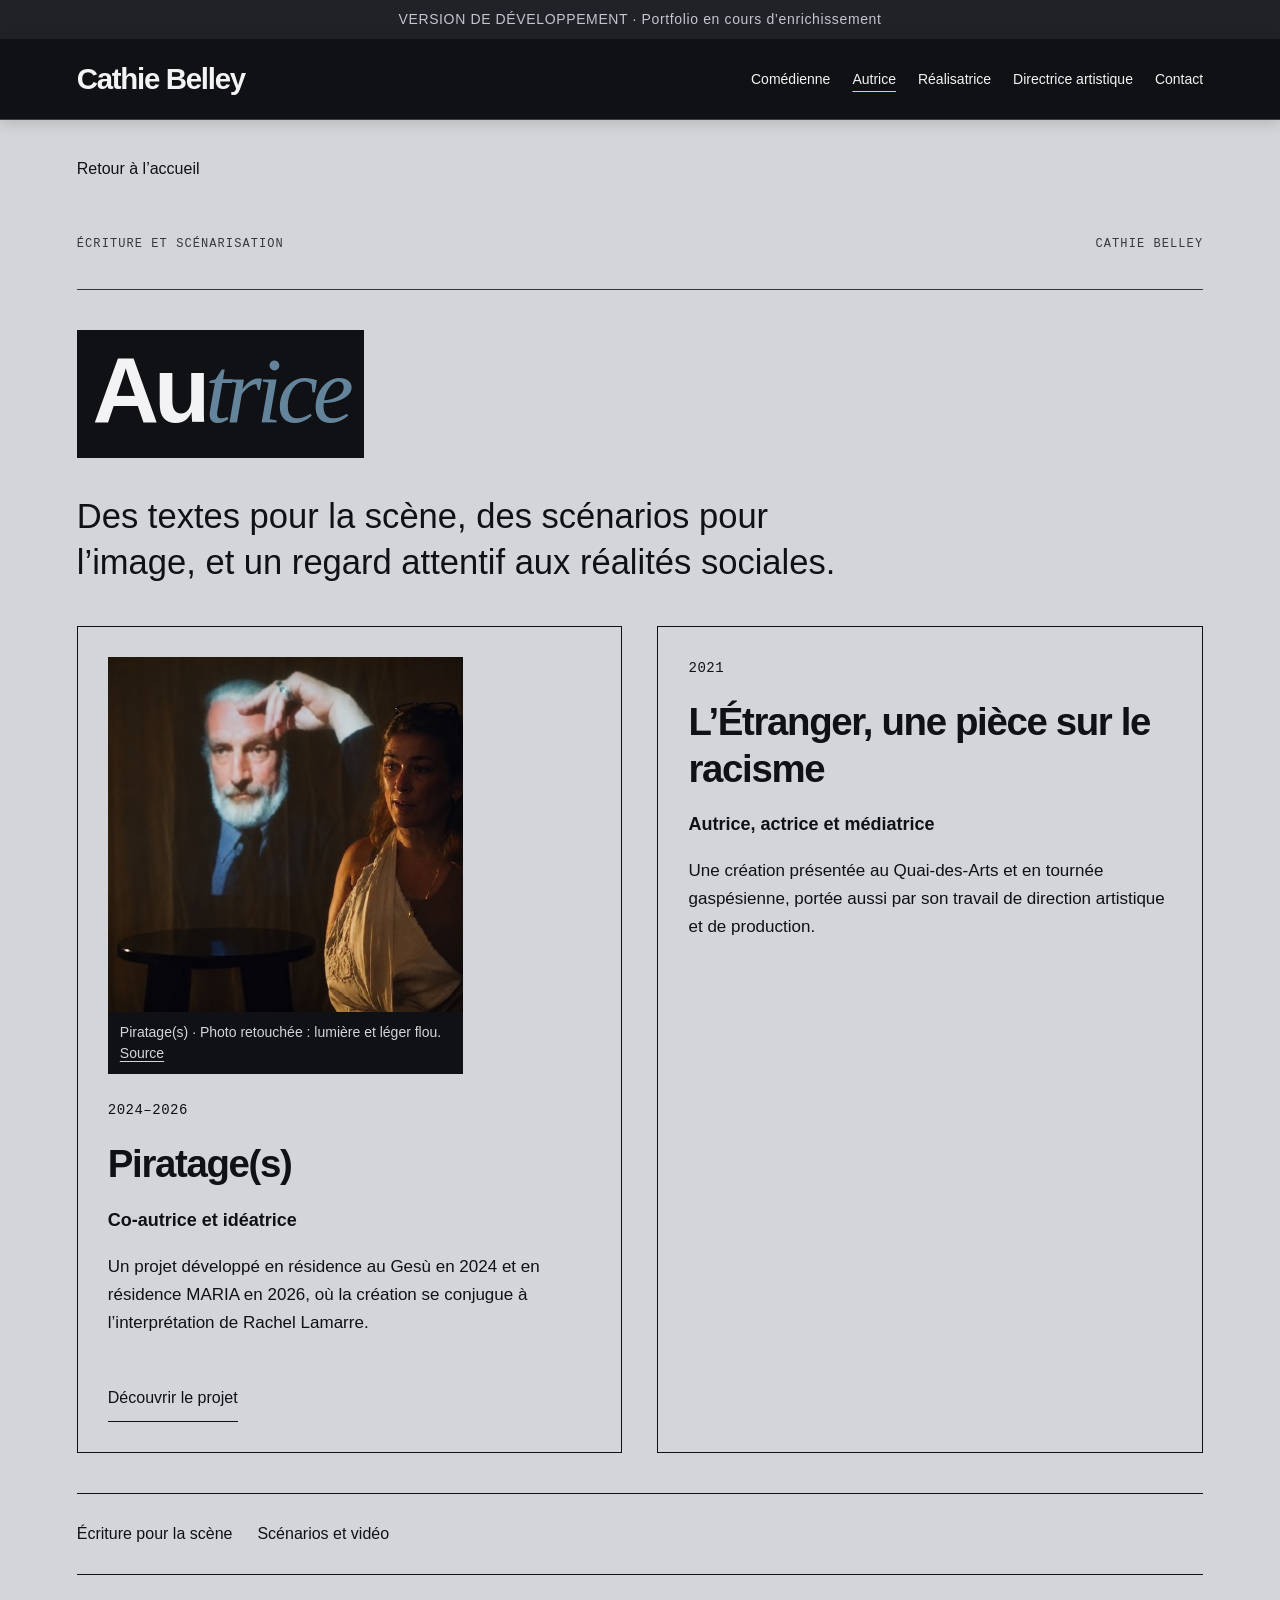
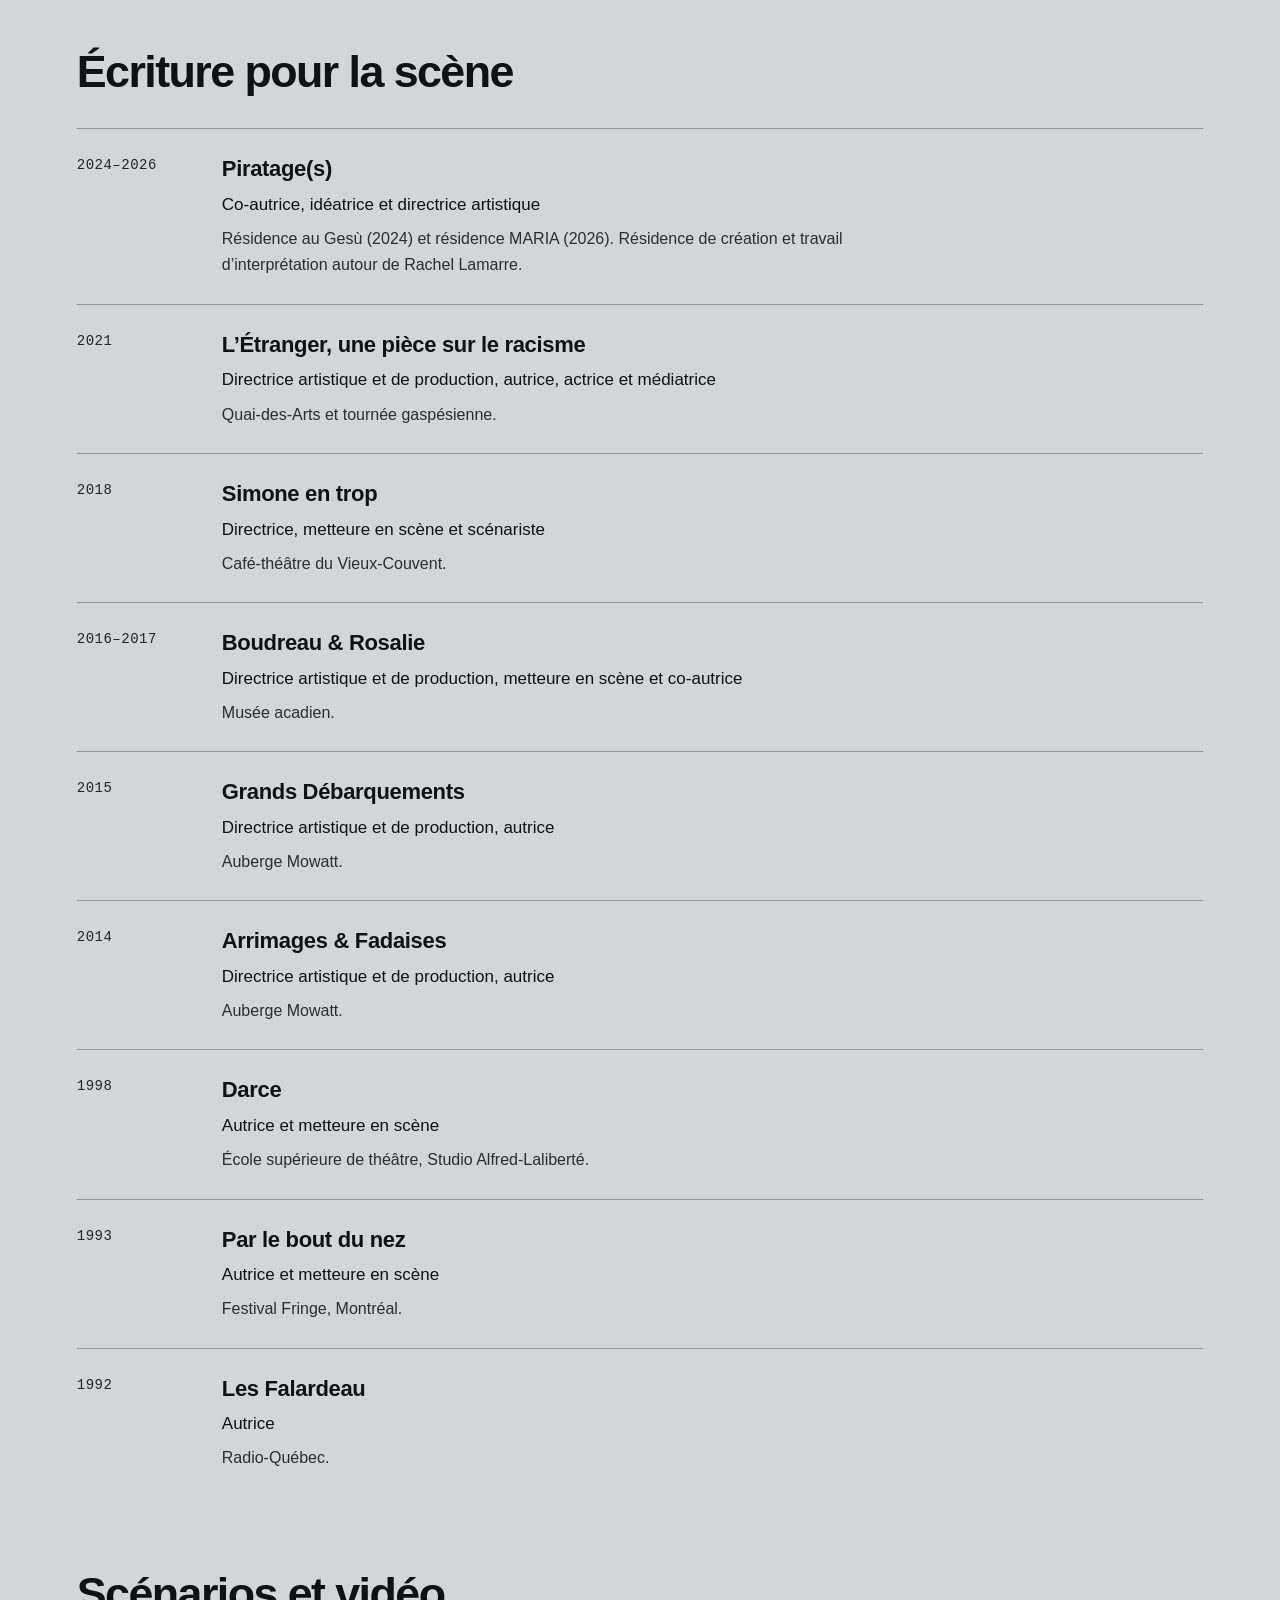
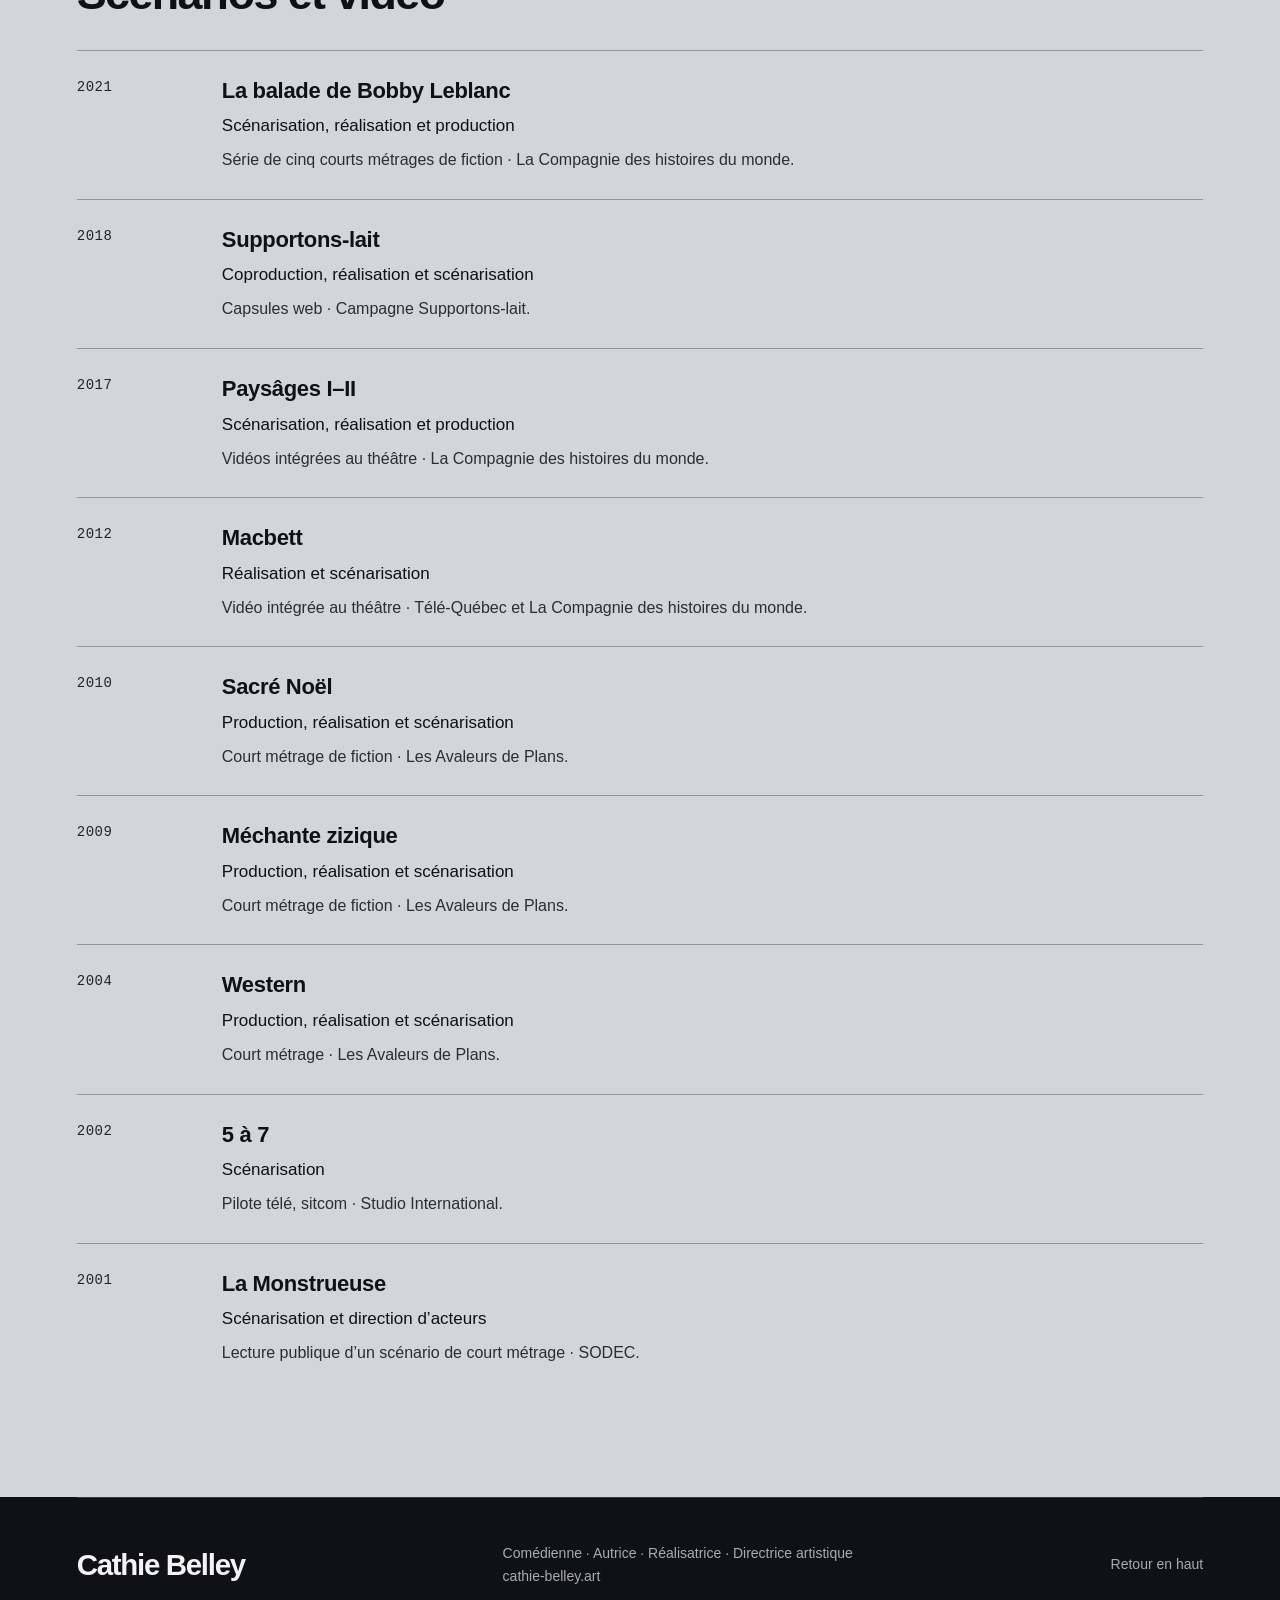
==== commit 295a2b5a: "Integrate selected portfolio photos and retouched Piratage(s) image" ====
--- a/autrice.html
+++ b/autrice.html
@@ -1,2 +1,2 @@
 <!doctype html>
-<html lang="fr"><head><meta charset="utf-8"><meta name="viewport" content="width=device-width, initial-scale=1"><title>Autrice — Cathie Belley</title><meta name="description" content="Textes et scénarios de Cathie Belley : Piratage(s), L’Étranger, Boudreau &amp; Rosalie et La balade de Bobby Leblanc."><meta name="robots" content="noindex, nofollow"><link rel="stylesheet" href="style.css"><link rel="icon" type="image/svg+xml" href="data:image/svg+xml,%3Csvg xmlns='http://www.w3.org/2000/svg' viewBox='0 0 32 32'%3E%3Crect width='32' height='32' fill='%23465D78'/%3E%3Ctext x='5' y='25' fill='%23f1d747' font-size='27' font-family='Georgia'%3EC%3C/text%3E%3C/svg%3E"></head><body><a class="skip" href="#contenu">Aller au contenu</a><div class="demo">VERSION DE DÉVELOPPEMENT · Portfolio en cours d’enrichissement</div><header><div class="header-inner page-width"><a class="brand" href="index.html" aria-label="Cathie Belley, accueil">Cathie Belley</a><button class="menu-toggle" type="button" aria-expanded="false" aria-controls="section-menu" aria-label="Ouvrir le menu" hidden><span class="hamburger" aria-hidden="true"><span></span><span></span><span></span></span><span class="menu-label">Menu</span></button><nav id="section-menu" aria-label="Navigation principale"><a href="comedienne.html">Comédienne</a><a href="autrice.html" aria-current="page">Autrice</a><a href="realisatrice.html">Réalisatrice</a><a href="directrice-artistique.html">Directrice artistique</a><a href="contact.html">Contact</a></nav></div></header><main id="contenu" class="detail-page screen"><div class="page-width"><a href="index.html#autrice" class="back-link">Retour à l’accueil</a><div class="chapter-top"><span>ÉCRITURE ET SCÉNARISATION</span><span>CATHIE BELLEY</span></div><h1 class="detail-title"><span class="title-plate">Au<span class="title-blue">trice</span></span></h1><p class="detail-intro">Des textes pour la scène, des scénarios pour l’image, et un regard attentif aux réalités sociales.</p><div class="cv-features"><article class="cv-feature"><p class="eyebrow">2024–2026</p><h2>Piratage(s)</h2><p class="feature-role">Co-autrice et idéatrice</p><p>Un projet développé en résidence au Gesù en 2024 et en résidence MARIA en 2026, où la création se conjugue à l’interprétation de Rachel Lamarre.</p><a href="https://crabe-des-scenes.art/projet.html" class="project-link">Découvrir le projet</a></article><article class="cv-feature"><p class="eyebrow">2021</p><h2>L’Étranger, une pièce sur le racisme</h2><p class="feature-role">Autrice, actrice et médiatrice</p><p>Une création présentée au Quai-des-Arts et en tournée gaspésienne, portée aussi par son travail de direction artistique et de production.</p></article></div><nav class="page-toc" aria-label="Sur cette page"><a href="#scene">Écriture pour la scène</a><a href="#scenarios">Scénarios et vidéo</a></nav><section class="cv-section" id="scene" aria-labelledby="scene-titre"><h2 class="cv-heading" id="scene-titre">Écriture pour la scène</h2><div class="cv-list"><article class="cv-row"><p class="cv-year">2024–2026</p><div><h3>Piratage(s)</h3><p class="cv-role">Co-autrice, idéatrice et directrice artistique</p><p class="cv-meta">Résidence au Gesù (2024) et résidence MARIA (2026). Résidence de création et travail d’interprétation autour de Rachel Lamarre.</p></div></article><article class="cv-row"><p class="cv-year">2021</p><div><h3>L’Étranger, une pièce sur le racisme</h3><p class="cv-role">Directrice artistique et de production, autrice, actrice et médiatrice</p><p class="cv-meta">Quai-des-Arts et tournée gaspésienne.</p></div></article><article class="cv-row"><p class="cv-year">2018</p><div><h3>Simone en trop</h3><p class="cv-role">Directrice, metteure en scène et scénariste</p><p class="cv-meta">Café-théâtre du Vieux-Couvent.</p></div></article><article class="cv-row"><p class="cv-year">2016–2017</p><div><h3>Boudreau &amp; Rosalie</h3><p class="cv-role">Directrice artistique et de production, metteure en scène et co-autrice</p><p class="cv-meta">Musée acadien.</p></div></article><article class="cv-row"><p class="cv-year">2015</p><div><h3>Grands Débarquements</h3><p class="cv-role">Directrice artistique et de production, autrice</p><p class="cv-meta">Auberge Mowatt.</p></div></article><article class="cv-row"><p class="cv-year">2014</p><div><h3>Arrimages &amp; Fadaises</h3><p class="cv-role">Directrice artistique et de production, autrice</p><p class="cv-meta">Auberge Mowatt.</p></div></article><article class="cv-row"><p class="cv-year">1998</p><div><h3>Darce</h3><p class="cv-role">Autrice et metteure en scène</p><p class="cv-meta">École supérieure de théâtre, Studio Alfred-Laliberté.</p></div></article><article class="cv-row"><p class="cv-year">1993</p><div><h3>Par le bout du nez</h3><p class="cv-role">Autrice et metteure en scène</p><p class="cv-meta">Festival Fringe, Montréal.</p></div></article><article class="cv-row"><p class="cv-year">1992</p><div><h3>Les Falardeau</h3><p class="cv-role">Autrice</p><p class="cv-meta">Radio-Québec.</p></div></article></div></section><section class="cv-section" id="scenarios" aria-labelledby="scenarios-titre"><h2 class="cv-heading" id="scenarios-titre">Scénarios et vidéo</h2><div class="cv-list"><article class="cv-row"><p class="cv-year">2021</p><div><h3>La balade de Bobby Leblanc</h3><p class="cv-role">Scénarisation, réalisation et production</p><p class="cv-meta">Série de cinq courts métrages de fiction · La Compagnie des histoires du monde.</p></div></article><article class="cv-row"><p class="cv-year">2018</p><div><h3>Supportons-lait</h3><p class="cv-role">Coproduction, réalisation et scénarisation</p><p class="cv-meta">Capsules web · Campagne Supportons-lait.</p></div></article><article class="cv-row"><p class="cv-year">2017</p><div><h3>Paysâges I–II</h3><p class="cv-role">Scénarisation, réalisation et production</p><p class="cv-meta">Vidéos intégrées au théâtre · La Compagnie des histoires du monde.</p></div></article><article class="cv-row"><p class="cv-year">2012</p><div><h3>Macbett</h3><p class="cv-role">Réalisation et scénarisation</p><p class="cv-meta">Vidéo intégrée au théâtre · Télé-Québec et La Compagnie des histoires du monde.</p></div></article><article class="cv-row"><p class="cv-year">2010</p><div><h3>Sacré Noël</h3><p class="cv-role">Production, réalisation et scénarisation</p><p class="cv-meta">Court métrage de fiction · Les Avaleurs de Plans.</p></div></article><article class="cv-row"><p class="cv-year">2009</p><div><h3>Méchante zizique</h3><p class="cv-role">Production, réalisation et scénarisation</p><p class="cv-meta">Court métrage de fiction · Les Avaleurs de Plans.</p></div></article><article class="cv-row"><p class="cv-year">2004</p><div><h3>Western</h3><p class="cv-role">Production, réalisation et scénarisation</p><p class="cv-meta">Court métrage · Les Avaleurs de Plans.</p></div></article><article class="cv-row"><p class="cv-year">2002</p><div><h3>5 à 7</h3><p class="cv-role">Scénarisation</p><p class="cv-meta">Pilote télé, sitcom · Studio International.</p></div></article><article class="cv-row"><p class="cv-year">2001</p><div><h3>La Monstrueuse</h3><p class="cv-role">Scénarisation et direction d’acteurs</p><p class="cv-meta">Lecture publique d’un scénario de court métrage · SODEC.</p></div></article></div></section></div></main><footer class="page-width"><a class="brand" href="index.html">Cathie Belley</a><p>Comédienne · Autrice · Réalisatrice · Directrice artistique<br><a href="https://cathie-belley.art/">cathie-belley.art</a></p><a href="#contenu">Retour en haut</a></footer><script src="navigation.js"></script></body></html>
+<html lang="fr"><head><meta charset="utf-8"><meta name="viewport" content="width=device-width, initial-scale=1"><title>Autrice — Cathie Belley</title><meta name="description" content="Textes et scénarios de Cathie Belley : Piratage(s), L’Étranger, Boudreau &amp; Rosalie et La balade de Bobby Leblanc."><meta name="robots" content="noindex, nofollow"><link rel="stylesheet" href="style.css"><link rel="icon" type="image/svg+xml" href="data:image/svg+xml,%3Csvg xmlns='http://www.w3.org/2000/svg' viewBox='0 0 32 32'%3E%3Crect width='32' height='32' fill='%23465D78'/%3E%3Ctext x='5' y='25' fill='%23f1d747' font-size='27' font-family='Georgia'%3EC%3C/text%3E%3C/svg%3E"></head><body><a class="skip" href="#contenu">Aller au contenu</a><div class="demo">VERSION DE DÉVELOPPEMENT · Portfolio en cours d’enrichissement</div><header><div class="header-inner page-width"><a class="brand" href="index.html" aria-label="Cathie Belley, accueil">Cathie Belley</a><button class="menu-toggle" type="button" aria-expanded="false" aria-controls="section-menu" aria-label="Ouvrir le menu" hidden><span class="hamburger" aria-hidden="true"><span></span><span></span><span></span></span><span class="menu-label">Menu</span></button><nav id="section-menu" aria-label="Navigation principale"><a href="comedienne.html">Comédienne</a><a href="autrice.html" aria-current="page">Autrice</a><a href="realisatrice.html">Réalisatrice</a><a href="directrice-artistique.html">Directrice artistique</a><a href="contact.html">Contact</a></nav></div></header><main id="contenu" class="detail-page screen"><div class="page-width"><a href="index.html#autrice" class="back-link">Retour à l’accueil</a><div class="chapter-top"><span>ÉCRITURE ET SCÉNARISATION</span><span>CATHIE BELLEY</span></div><h1 class="detail-title"><span class="title-plate">Au<span class="title-blue">trice</span></span></h1><p class="detail-intro">Des textes pour la scène, des scénarios pour l’image, et un regard attentif aux réalités sociales.</p><div class="cv-features"><article class="cv-feature"><figure class="project-photo"><img src="images/piratages-juge-rachel-retouche.jpg" alt="Cathie Belley au premier plan dans Piratage(s), devant la projection du juge." width="355" height="355" loading="lazy"><figcaption>Piratage(s) · Photo retouchée : lumière et léger flou. <a href="https://crabe-des-scenes.art/piratages.html">Source</a></figcaption></figure><p class="eyebrow">2024–2026</p><h2>Piratage(s)</h2><p class="feature-role">Co-autrice et idéatrice</p><p>Un projet développé en résidence au Gesù en 2024 et en résidence MARIA en 2026, où la création se conjugue à l’interprétation de Rachel Lamarre.</p><a href="https://crabe-des-scenes.art/projet.html" class="project-link">Découvrir le projet</a></article><article class="cv-feature"><p class="eyebrow">2021</p><h2>L’Étranger, une pièce sur le racisme</h2><p class="feature-role">Autrice, actrice et médiatrice</p><p>Une création présentée au Quai-des-Arts et en tournée gaspésienne, portée aussi par son travail de direction artistique et de production.</p></article></div><nav class="page-toc" aria-label="Sur cette page"><a href="#scene">Écriture pour la scène</a><a href="#scenarios">Scénarios et vidéo</a></nav><section class="cv-section" id="scene" aria-labelledby="scene-titre"><h2 class="cv-heading" id="scene-titre">Écriture pour la scène</h2><div class="cv-list"><article class="cv-row"><p class="cv-year">2024–2026</p><div><h3>Piratage(s)</h3><p class="cv-role">Co-autrice, idéatrice et directrice artistique</p><p class="cv-meta">Résidence au Gesù (2024) et résidence MARIA (2026). Résidence de création et travail d’interprétation autour de Rachel Lamarre.</p></div></article><article class="cv-row"><p class="cv-year">2021</p><div><h3>L’Étranger, une pièce sur le racisme</h3><p class="cv-role">Directrice artistique et de production, autrice, actrice et médiatrice</p><p class="cv-meta">Quai-des-Arts et tournée gaspésienne.</p></div></article><article class="cv-row"><p class="cv-year">2018</p><div><h3>Simone en trop</h3><p class="cv-role">Directrice, metteure en scène et scénariste</p><p class="cv-meta">Café-théâtre du Vieux-Couvent.</p></div></article><article class="cv-row"><p class="cv-year">2016–2017</p><div><h3>Boudreau &amp; Rosalie</h3><p class="cv-role">Directrice artistique et de production, metteure en scène et co-autrice</p><p class="cv-meta">Musée acadien.</p></div></article><article class="cv-row"><p class="cv-year">2015</p><div><h3>Grands Débarquements</h3><p class="cv-role">Directrice artistique et de production, autrice</p><p class="cv-meta">Auberge Mowatt.</p></div></article><article class="cv-row"><p class="cv-year">2014</p><div><h3>Arrimages &amp; Fadaises</h3><p class="cv-role">Directrice artistique et de production, autrice</p><p class="cv-meta">Auberge Mowatt.</p></div></article><article class="cv-row"><p class="cv-year">1998</p><div><h3>Darce</h3><p class="cv-role">Autrice et metteure en scène</p><p class="cv-meta">École supérieure de théâtre, Studio Alfred-Laliberté.</p></div></article><article class="cv-row"><p class="cv-year">1993</p><div><h3>Par le bout du nez</h3><p class="cv-role">Autrice et metteure en scène</p><p class="cv-meta">Festival Fringe, Montréal.</p></div></article><article class="cv-row"><p class="cv-year">1992</p><div><h3>Les Falardeau</h3><p class="cv-role">Autrice</p><p class="cv-meta">Radio-Québec.</p></div></article></div></section><section class="cv-section" id="scenarios" aria-labelledby="scenarios-titre"><h2 class="cv-heading" id="scenarios-titre">Scénarios et vidéo</h2><div class="cv-list"><article class="cv-row"><p class="cv-year">2021</p><div><h3>La balade de Bobby Leblanc</h3><p class="cv-role">Scénarisation, réalisation et production</p><p class="cv-meta">Série de cinq courts métrages de fiction · La Compagnie des histoires du monde.</p></div></article><article class="cv-row"><p class="cv-year">2018</p><div><h3>Supportons-lait</h3><p class="cv-role">Coproduction, réalisation et scénarisation</p><p class="cv-meta">Capsules web · Campagne Supportons-lait.</p></div></article><article class="cv-row"><p class="cv-year">2017</p><div><h3>Paysâges I–II</h3><p class="cv-role">Scénarisation, réalisation et production</p><p class="cv-meta">Vidéos intégrées au théâtre · La Compagnie des histoires du monde.</p></div></article><article class="cv-row"><p class="cv-year">2012</p><div><h3>Macbett</h3><p class="cv-role">Réalisation et scénarisation</p><p class="cv-meta">Vidéo intégrée au théâtre · Télé-Québec et La Compagnie des histoires du monde.</p></div></article><article class="cv-row"><p class="cv-year">2010</p><div><h3>Sacré Noël</h3><p class="cv-role">Production, réalisation et scénarisation</p><p class="cv-meta">Court métrage de fiction · Les Avaleurs de Plans.</p></div></article><article class="cv-row"><p class="cv-year">2009</p><div><h3>Méchante zizique</h3><p class="cv-role">Production, réalisation et scénarisation</p><p class="cv-meta">Court métrage de fiction · Les Avaleurs de Plans.</p></div></article><article class="cv-row"><p class="cv-year">2004</p><div><h3>Western</h3><p class="cv-role">Production, réalisation et scénarisation</p><p class="cv-meta">Court métrage · Les Avaleurs de Plans.</p></div></article><article class="cv-row"><p class="cv-year">2002</p><div><h3>5 à 7</h3><p class="cv-role">Scénarisation</p><p class="cv-meta">Pilote télé, sitcom · Studio International.</p></div></article><article class="cv-row"><p class="cv-year">2001</p><div><h3>La Monstrueuse</h3><p class="cv-role">Scénarisation et direction d’acteurs</p><p class="cv-meta">Lecture publique d’un scénario de court métrage · SODEC.</p></div></article></div></section></div></main><footer class="page-width"><a class="brand" href="index.html">Cathie Belley</a><p>Comédienne · Autrice · Réalisatrice · Directrice artistique<br><a href="https://cathie-belley.art/">cathie-belley.art</a></p><a href="#contenu">Retour en haut</a></footer><script src="navigation.js"></script></body></html>
--- a/style.css
+++ b/style.css
@@ -50,3 +50,8 @@
 .cv-section{padding:55px 0 15px;scroll-margin-top:calc(var(--header-height) + 24px)}.cv-section-intro{max-width:760px;font-size:19px;line-height:1.6;margin:0 0 32px}.cv-row{display:grid;grid-template-columns:115px minmax(0,1fr);gap:30px;border-top:1px solid #ffffff40;padding:25px 0}.screen .cv-row,.art-direction .cv-row{border-color:#10111550}.cv-row h3,.training-row h3,.practice-grid h3{font-size:22px;line-height:1.35;letter-spacing:-.015em;font-weight:600;margin:0 0 7px}.cv-year{margin:0;white-space:nowrap;opacity:.9}.cv-role{font-size:17px;margin:0 0 7px}.cv-meta{font-size:16px;margin:0;line-height:1.65;max-width:80ch;opacity:.85}.cv-features{display:grid;grid-template-columns:1fr 1fr;gap:35px;margin:40px 0}.cv-feature{border:1px solid currentColor;padding:30px;min-width:0}.cv-feature h2{font-size:clamp(25px,3vw,39px);line-height:1.2;white-space:normal;letter-spacing:-.035em;color:inherit}.cv-feature .feature-role{font-size:18px;font-weight:600}.cv-feature p{font-size:17px}.cv-feature .eyebrow{font-size:14px}.practice-grid{display:grid;grid-template-columns:1fr 1fr;gap:40px}.training-section{padding:75px 0}.training-list{margin-top:40px}.training-row{display:grid;grid-template-columns:115px minmax(0,1fr);gap:30px;border-top:1px solid #ffffff40;padding:20px 0}.training-row h3{font-size:20px}.training-row p{margin:5px 0 0;font-size:16px}.contact-editorial{display:grid;grid-template-columns:minmax(0,1.4fr) minmax(0,1fr);gap:10%;margin-top:50px}.contact-editorial .cv-heading{font-size:clamp(28px,3.5vw,48px)}.contact-editorial>div>p{max-width:60ch;font-size:19px}.contact-list{margin-top:35px}.contact-list dt{font-size:16px}.contact-list dd{font-size:clamp(18px,2vw,24px);overflow-wrap:anywhere;line-height:1.5}.contact-list a{text-decoration:underline;text-underline-offset:5px}.contact-aside{border-top:1px solid #ffffff60;padding-top:30px}.contact-aside .lead{font-size:clamp(28px,3.7vw,50px)}.contact-aside>p{max-width:35ch}footer p,footer>a:last-child{font-size:14px}.back-link{font-size:16px}.detail-page .detail-title{max-width:100%;white-space:normal;overflow-wrap:normal}.art-direction .detail-title{font-size:clamp(28px,6.6vw,100px)}
 @media(max-width:750px){.bio-columns,.cv-features,.contact-editorial,.practice-grid{grid-template-columns:1fr;gap:28px}.bio-section{padding-bottom:50px}.cv-row,.training-row{grid-template-columns:95px minmax(0,1fr);gap:20px}.cv-feature{padding:24px}.cv-section{padding-top:40px}.cv-heading{font-size:31px}.cv-row h3{font-size:21px}.contact-editorial{margin-top:35px}.contact-aside{margin-top:15px}.page-toc{margin-top:30px}.page-toc a{font-size:16px}.training-section{padding:50px 0}}
 @media(max-width:450px){.cv-row,.training-row{grid-template-columns:1fr;gap:9px;padding:22px 0}.cv-row h3{font-size:22px}.cv-features{gap:22px}.page-toc{gap:3px 18px}.page-toc a{font-size:15px}.hero-actions{gap:5px 20px}.hero-actions .project-link{font-size:16px}.cv-heading,.detail-page .cv-heading{font-size:29px}.type-frame{min-height:240px}}
+
+/* Photographies choisies pour le portfolio. */
+.portrait-photo{aspect-ratio:auto;max-width:300px;background:var(--black)}.portrait-photo img{height:auto;aspect-ratio:4/5;object-fit:cover;object-position:67% 50%}.portrait-photo figcaption{font-size:14px;line-height:1.5;padding:12px;color:var(--gray)}.portrait-photo figcaption a,.project-photo figcaption a{text-decoration:underline;text-underline-offset:3px}
+.project-photo{width:100%;max-width:455px;min-width:0;margin:10px auto 20px;border:8px solid #afb1b9;background:var(--black);color:var(--gray);transform:rotate(-2deg);box-shadow:6px 8px 0 #10111522}.project-photo img{display:block;width:100%;height:auto;object-fit:contain}.project-photo figcaption{padding:12px 14px;font-size:14px;line-height:1.5;text-align:left}.stage .project-photo{max-width:355px}.cv-feature .project-photo{transform:none;border:0;box-shadow:none;margin:0 0 25px;max-width:355px}.director .cv-feature .project-photo{max-width:455px}.cv-feature .project-photo figcaption{padding:10px 12px}.performance-feature{display:grid;grid-template-columns:minmax(0,1fr) minmax(0,1.15fr);gap:8%;align-items:center;margin:35px 0 45px}.performance-feature>div>p:not(.eyebrow){font-size:19px;max-width:45ch}.performance-feature .cv-heading{margin-bottom:20px}.performance-feature .project-photo{margin:15px auto}
+@media(max-width:600px){.portrait-photo{max-width:240px;width:72%}.performance-feature{grid-template-columns:1fr;gap:24px}.performance-feature .project-photo{max-width:300px}.project-photo{border-width:6px}.cv-feature .project-photo{max-width:300px}}
